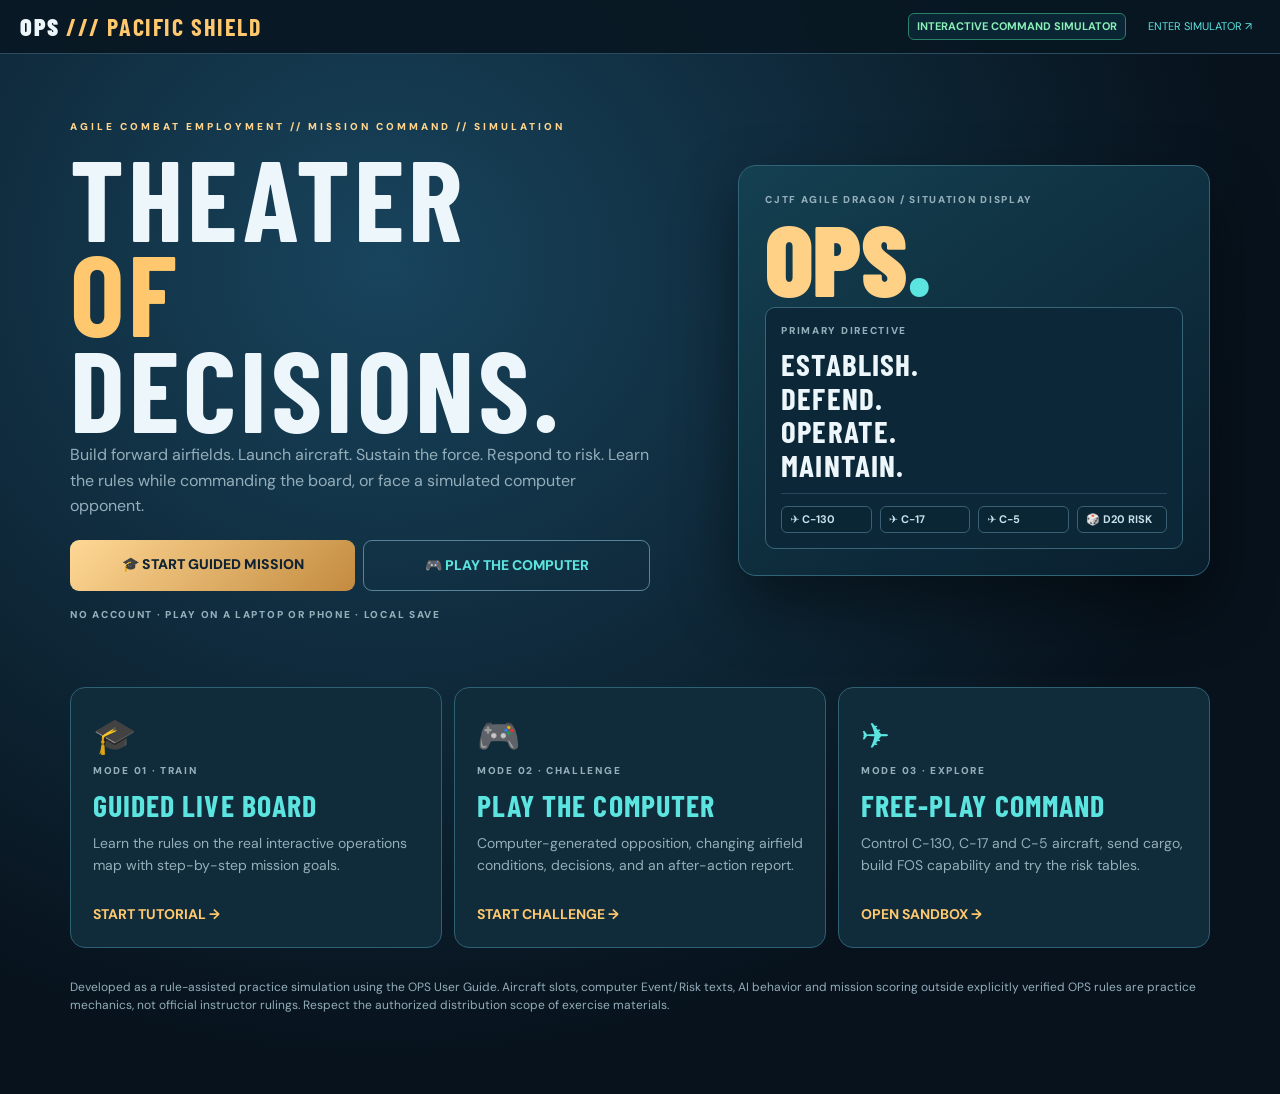
==== index.html @ 00827459 "Refresh OPS lobby for new command-ready visual theme" ====
<!doctype html>
<html lang="en"><head>
<meta charset="utf-8"><meta name="viewport" content="width=device-width,initial-scale=1">
<meta name="theme-color" content="#07121c">
<title>Operation Pacific Shield | The Command Experience</title>
<link rel="stylesheet" href="ops-v4.css?v=ops-command-c2-v6-20261101">
</head><body class="landing">
<div class="topbar"><div class="brand">OPS <b>/// PACIFIC SHIELD</b></div><div class="topmiddle"><span class="chip ok">INTERACTIVE COMMAND SIMULATOR</span></div><a class="smallbtn" href="opt.html?mode=tutorial">ENTER SIMULATOR ↗</a></div>
<section class="hero">
 <div>
  <div class="micro" style="color:#ffd48c;letter-spacing:3px;margin-bottom:15px">AGILE COMBAT EMPLOYMENT // MISSION COMMAND // SIMULATION</div>
  <h1>THEATER<br><span class="gold">OF</span><br>DECISIONS.</h1>
  <p>Build forward airfields. Launch aircraft. Sustain the force. Respond to risk. Learn the rules while commanding the board, or face a simulated computer opponent.</p>
  <div class="actions" style="margin-top:22px;max-width:580px"><a href="opt.html?mode=tutorial" class="primary" style="color:#102332;padding:14px 20px;border-radius:9px;font-weight:850;text-align:center">🎓 START GUIDED MISSION</a><a href="opt.html?mode=computer" style="border:1px solid #598399;border-radius:9px;padding:14px 20px;font-weight:800;text-align:center">🎮 PLAY THE COMPUTER</a></div>
  <div class="micro" style="margin-top:16px">NO ACCOUNT · PLAY ON A LAPTOP OR PHONE · LOCAL SAVE</div>
 </div>
 <div class="hero-panel">
  <div class="micro">CJTF AGILE DRAGON / SITUATION DISPLAY</div>
  <div class="big-symbol">OPS<span class="cyan">.</span></div>
  <div style="padding:15px;border:1px solid #396676;border-radius:10px;background:#0b2738">
   <div class="micro">PRIMARY DIRECTIVE</div><h2 style="margin:9px 0">ESTABLISH.<br>DEFEND.<br>OPERATE.<br>MAINTAIN.</h2>
   <div class="separator"></div><div class="actions"><span class="chip">✈ C-130</span><span class="chip">✈ C-17</span><span class="chip">✈ C-5</span><span class="chip">🎲 D20 RISK</span></div>
  </div>
 </div>
</section>
<section class="home-modes">
 <a href="opt.html?mode=tutorial" class="modecard"><div class="icon">🎓</div><div class="micro">MODE 01 · TRAIN</div><h3>GUIDED LIVE BOARD</h3><p>Learn the rules on the real interactive operations map with step-by-step mission goals.</p><b class="gold">START TUTORIAL →</b></a>
 <a href="opt.html?mode=computer" class="modecard"><div class="icon">🎮</div><div class="micro">MODE 02 · CHALLENGE</div><h3>PLAY THE COMPUTER</h3><p>Computer-generated opposition, changing airfield conditions, decisions, and an after-action report.</p><b class="gold">START CHALLENGE →</b></a>
 <a href="opt.html?mode=sandbox" class="modecard"><div class="icon">✈</div><div class="micro">MODE 03 · EXPLORE</div><h3>FREE-PLAY COMMAND</h3><p>Control C-130, C-17 and C-5 aircraft, send cargo, build FOS capability and try the risk tables.</p><b class="gold">OPEN SANDBOX →</b></a>
</section>
<div class="disclaimer">Developed as a rule-assisted practice simulation using the OPS User Guide. Aircraft slots, computer Event/Risk texts, AI behavior and mission scoring outside explicitly verified OPS rules are practice mechanics, not official instructor rulings. Respect the authorized distribution scope of exercise materials.</div>
</body></html>
---- ops-v4.css ----
@import url('https://fonts.googleapis.com/css2?family=Barlow+Condensed:wght@500;600;700;800;900&family=DM+Sans:wght@400;500;600;700;800&display=swap');
:root{--bg:#07121c;--panel:#0d202e;--panel2:#102b3b;--border:#29475a;--borderHi:#53788d;--text:#edf6fa;--mute:#94aeba;--gold:#ffc86e;--cyan:#5ce4e0;--blue:#69adff;--green:#8aefb8;--red:#ff8795;--font:'DM Sans',system-ui,sans-serif;--display:'Barlow Condensed','Arial Narrow',system-ui,sans-serif}
*{box-sizing:border-box}html{scroll-behavior:smooth}body{margin:0;background:var(--bg);color:var(--text);font:14px/1.5 var(--font);min-height:100vh}button,input,select{font:inherit}button{cursor:pointer;color:inherit;border:1px solid var(--borderHi);background:#153748;border-radius:9px;padding:10px 13px;font-weight:800;transition:background .18s,border-color .18s,transform .18s}button:hover:not(:disabled){background:#28576b;border-color:#b9d5e7}button:active:not(:disabled){transform:translateY(1px)}button:disabled{opacity:.38;cursor:not-allowed}button:focus-visible,a:focus-visible{outline:2px solid var(--gold);outline-offset:3px}a{color:var(--cyan);text-decoration:none}p{color:var(--mute);margin:7px 0;line-height:1.58}h1,h2,h3,h4{font-family:var(--display);text-transform:uppercase;letter-spacing:.035em;line-height:1.08;margin:0}h1{font-size:62px}h2{font-size:31px}h3{font-size:22px}h4{font-size:18px}.gold{color:var(--gold)}.cyan{color:var(--cyan)}.green{color:var(--green)}.red{color:var(--red)}.mute{color:var(--mute)}.micro{font-size:10px;letter-spacing:.17em;font-weight:850;color:var(--mute);text-transform:uppercase}.mono{font-family:ui-monospace,Consolas,monospace}.primary{background:linear-gradient(135deg,#ffd895,#c38b40);color:#102332;border-color:#fbd698;font-weight:900}.primary:hover:not(:disabled){background:#ffdfad}.ghost{background:transparent}.flat{border:0;background:transparent;padding:5px}.full{width:100%}.stack{display:grid;gap:10px}.actions{display:flex;flex-wrap:wrap;gap:8px}.actions>*{flex:1}.hidden{display:none!important}.chip{display:inline-flex;align-items:center;gap:5px;padding:4px 8px;border:1px solid #396074;border-radius:6px;color:#c8e1ec;background:#0a2533;font-size:11px;font-weight:700}.chip.ok{border-color:#2b8067;color:var(--green)}.chip.bad{border-color:#924d55;color:var(--red)}.progress{background:#142e3e;height:7px;border:1px solid #33586a;border-radius:99px;overflow:hidden}.progress>span{height:100%;display:block;background:linear-gradient(90deg,#13b8c8,#ffd185);transition:width .3s}
.topbar{display:flex;align-items:center;gap:14px;padding:10px 20px;background:#081822e9;border-bottom:1px solid #294c60;position:sticky;top:0;z-index:50;backdrop-filter:blur(20px)}.brand{font:900 24px var(--display);letter-spacing:.065em;white-space:nowrap}.brand b{color:var(--gold)}.topmiddle{display:flex;gap:15px;margin-left:auto;align-items:center}.hudstat{border-left:1px solid #335061;padding-left:15px;white-space:nowrap}.hudstat strong{display:block;font:800 19px var(--display)}.righttop{display:flex;align-items:center;gap:8px}.topbar .smallbtn{font-size:11px;padding:8px}.layout{max-width:1750px;margin:auto;display:grid;grid-template-columns:minmax(232px,270px) minmax(470px,1fr) minmax(278px,338px);gap:12px;padding:13px}.column{min-width:0}.panel{background:linear-gradient(155deg,#112a3b,#0b1e2b);border:1px solid var(--border);border-radius:13px;padding:14px;margin-bottom:12px;box-shadow:0 12px 34px #0003}.panel-head{display:flex;align-items:center;justify-content:space-between;gap:10px;margin-bottom:12px}.panel-head h3{margin-top:2px}.panel-head small{font-size:10px;color:var(--mute)}.separator{height:1px;background:var(--border);margin:12px 0}.callout{background:#173649;border:1px solid #2b6375;border-left:3px solid var(--gold);padding:12px;border-radius:9px;font-size:12px;line-height:1.55}.brief{padding:15px;border-radius:10px;border:1px solid #506d7b;background:#122d3d}.resource-list{display:grid;grid-template-columns:repeat(2,1fr);gap:6px}.resource{background:#0c2838;border:1px solid #2a4c5e;padding:9px;border-radius:8px;display:flex;justify-content:space-between;align-items:center;gap:6px}.resource span{font-size:11px;color:#a8c5d1}.resource b{font:700 19px var(--display);color:#ffe0a1}.fleet-item{display:grid;grid-template-columns:40px 1fr;gap:9px;align-items:center;padding:9px;border:1px solid #305263;background:#102d3c;border-radius:9px;margin-bottom:7px;cursor:pointer}.fleet-item.on{border-color:var(--gold);background:#314031}.fleet-icon{font-size:29px;text-align:center;color:#96d4f7}.fleet-item small{display:block;font-size:10px;color:#92aeba}.scorebig{font:900 42px var(--display);color:var(--gold)}.scoregrid{display:grid;grid-template-columns:repeat(3,1fr);gap:6px}.scorebox{background:#0d2b3b;border:1px solid #2d4d5f;border-radius:8px;text-align:center;padding:8px 2px}.scorebox b{font:800 24px var(--display);display:block}.scorebox span{font-size:10px;color:var(--mute)}.tabs{display:flex;gap:7px;flex-wrap:wrap}.tabs button{padding:9px 10px;border-radius:8px;font-size:12px}.tabs button.active{color:#111f2b;border-color:var(--gold);background:var(--gold)}.mapframe{position:relative;overflow:hidden;border:1px solid #47748a;border-radius:13px;background:#081e31;min-height:430px}.mapframe svg{display:block;width:100%;height:auto;max-height:530px;min-height:390px}.mapframe .mapbg{fill:#062338}.mapframe .gridline{stroke:#17445d;stroke-width:1}.mapframe .land{fill:#1c4a4b;stroke:#407770;stroke-width:2}.mapframe .coast{fill:none;stroke:#9bd3bf;stroke-width:1.5;opacity:.7}.mapframe .ring{fill:none;stroke:#2ba4bf;stroke-dasharray:6 9;opacity:.37}.mapframe .route{fill:none;stroke:var(--cyan);stroke-width:2.5;stroke-dasharray:6 8;animation:march 10s linear infinite}.mapframe .site{cursor:pointer;outline:none}.mapframe .site circle{fill:#0d3548;stroke:#6ec7d9;stroke-width:2.5;transition:r .2s,fill .2s}.mapframe .site:hover circle,.mapframe .site.selected circle{r:23;fill:#815e2f;stroke:var(--gold);stroke-width:3}.mapframe .site text{pointer-events:none;fill:#e7f9ff;font-size:14px;font-family:var(--display);font-weight:800}.mapframe .site .site-number{font-size:14px}.mapframe .site .sitelabel{font-size:12px}.mapframe .sitetype{fill:#94cbd9;font-size:10px;font-family:var(--font);font-weight:800}.mapframe .mob circle{fill:#235947;stroke:var(--green)}.mapframe .aircraftdot{cursor:pointer}.mapframe .aircraftdot rect{stroke:#8fd9f5;stroke-width:2;fill:#16435c}.mapframe .aircraftdot:hover rect{fill:#376d89;stroke:#ffd38b}.mapframe .aircraftdot text{font-size:13px;font-weight:800;fill:#fff;pointer-events:none}.mapframe .flying{filter:drop-shadow(0 0 8px #ffe3a0)}.mapcaption{display:flex;justify-content:space-between;align-items:center;gap:10px;flex-wrap:wrap;padding-top:8px}.maplegend{display:flex;gap:9px;flex-wrap:wrap;color:var(--mute);font-size:11px}.dot{width:8px;height:8px;border-radius:50%;background:var(--cyan);display:inline-block}.dot.gold{background:var(--gold)}.dot.green{background:var(--green)}.board-image{position:relative;border:1px solid #426d82;border-radius:11px;overflow:hidden;background:#0b2030;min-height:430px;display:flex;align-items:center;justify-content:center}.board-image img{display:block;width:100%;max-height:510px;object-fit:contain}.board-overlay{position:absolute;inset:0;display:grid;grid-template-columns:repeat(4,1fr);grid-template-rows:1fr 1fr;align-items:center;justify-items:center;pointer-events:none}.board-overlay button{pointer-events:auto;background:#08273de8;border:2px solid var(--gold);font-size:11px;padding:8px}.site-actions{display:grid;grid-template-columns:repeat(2,1fr);gap:8px}.site-actions button{min-height:48px}.status{border-radius:7px;padding:8px 10px;font-size:12px;font-weight:700;background:#12394a;border:1px solid #427b8a}.status.warn{background:#4a3426;border-color:#94662e;color:#ffdd99}.status.success{background:#1b483c;border-color:#347f60;color:#8aefb8}.task-grid{display:grid;grid-template-columns:repeat(2,1fr);gap:6px}.task{background:#112e3e;text-align:left;min-height:56px;padding:9px;border:1px solid #3e6276;position:relative;font-size:11px}.task strong{display:block;font-size:11px;line-height:1.35}.task small{display:block;font-size:10px;color:#b1c8d6;font-weight:500}.task.done{border-color:#4d9c7a;background:#1b423b}.task.pending{border-color:#bf8c42;background:#3e392c}.formrow{display:grid;grid-template-columns:1fr 1fr;gap:8px}.cargo-row{display:flex;align-items:center;gap:8px;padding:8px;border-bottom:1px solid #2a4b60}.cargo-row .name{flex:1}.cargo-row button{min-width:35px;padding:6px}.cargo-row strong{min-width:18px;text-align:center}.missioncard{background:#102c3b;border:1px solid #396475;border-radius:11px;padding:12px;margin-top:10px}.missioncard strong{font-size:13px}.missioncard .footer{display:flex;gap:8px;margin-top:10px}.missioncard .footer button{flex:1}.eventcard{background:linear-gradient(145deg,#395264,#132c3d);border:2px solid #b9915d;padding:14px;min-height:170px;border-radius:12px;box-shadow:0 12px 30px #0006;position:relative;overflow:hidden}.eventcard:before{content:'OPS';position:absolute;right:-16px;top:4px;font:900 86px var(--display);opacity:.055}.eventcard h3{margin:8px 0}.eventcard .eventtype{font-weight:900;font-size:10px;letter-spacing:2px;color:var(--gold)}.log{max-height:240px;overflow:auto}.log-entry{padding:8px 0;border-bottom:1px solid #294c61;font-size:11px;line-height:1.55}.log-entry b{color:var(--gold)}.guide{display:grid;gap:9px}.guide h3{font-size:23px}.guide p{font-size:12px}.guide-counter{display:flex;align-items:center;gap:10px}.stepno{display:grid;place-items:center;min-width:38px;height:38px;border:1px solid var(--gold);color:var(--gold);border-radius:50%;font:850 20px var(--display)}.guide-actions{display:flex;gap:8px}.guide-actions button{flex:1}.flash{animation:focusglow 1.5s infinite}.modalwrap{position:fixed;inset:0;background:#020910eb;backdrop-filter:blur(8px);z-index:100;display:grid;place-items:center;padding:16px}.modal{width:min(700px,100%);max-height:90vh;overflow:auto;background:linear-gradient(135deg,#173b50,#091b2a);border:1px solid #7a9cac;box-shadow:0 30px 120px #000a;border-radius:17px;padding:23px}.modal.wide{width:min(920px,100%)}.modal h1{font-size:52px}.modal .close{float:right}.modal .choice{display:grid;grid-template-columns:repeat(3,1fr);gap:9px;margin:15px 0}.modal .choice button{min-height:96px;text-align:left;padding:14px}.modal .choice button b{display:block;font:800 23px var(--display)}.modal .choice button small{color:#b2c8d4;font-size:11px}.modal .choice button.selected{border-color:var(--gold);background:#594b35}.modal footer{display:flex;gap:9px;justify-content:end;margin-top:20px}.modal footer button{flex:1}.dice-stage{display:grid;place-items:center;min-height:170px;perspective:650px}.die{width:100px;height:100px;display:grid;place-items:center;border:2px solid #fff;border-radius:16px;background:linear-gradient(145deg,#fff,#9ab4c5);color:#102b3c;font:900 52px var(--display);box-shadow:8px 13px 0 #738e9c,0 24px 40px #0009}.die.rolling{animation:tumble 1.45s cubic-bezier(.24,.7,.26,1)}.dice-choices{display:grid;grid-template-columns:repeat(4,1fr);gap:6px}.dice-choices button{font-size:11px;padding:8px}.toast{position:fixed;bottom:24px;left:50%;transform:translateX(-50%);background:#264d60;border:1px solid #e5c78e;padding:13px 20px;border-radius:10px;z-index:150;box-shadow:0 13px 35px #000a;max-width:min(500px,92vw);text-align:center}.rulesbox{max-height:60vh;overflow:auto}.rulesbox .rule{padding:11px;border-bottom:1px solid #365769}.rulesbox .rule strong{color:var(--gold)}.error,.boot{min-height:80vh;display:grid;place-content:center;text-align:center;gap:15px}.bootmark{font:900 42px var(--display)}.bootmark span{color:var(--gold)}.bootpulse{height:3px;width:150px;background:var(--gold);margin:auto;animation:pulse 1s infinite}.landing{min-height:100vh;background:radial-gradient(ellipse at 30% 24%,#18445d,#07121c 68%);padding-bottom:50px}.hero{max-width:1180px;margin:45px auto;display:grid;grid-template-columns:1.15fr .85fr;gap:30px;align-items:center;padding:20px}.hero h1{font-size:clamp(63px,9vw,122px);line-height:.83}.hero p{font-size:16px;max-width:580px}.hero-panel{border:1px solid #326478;background:linear-gradient(145deg,#144051,#091e2d);border-radius:18px;padding:26px;box-shadow:0 28px 65px #0007}.hero-panel .big-symbol{font:900 100px var(--display);color:#ffd186;line-height:1}.home-modes{max-width:1180px;margin:auto;padding:0 20px;display:grid;grid-template-columns:repeat(3,1fr);gap:12px}.modecard{border:1px solid #2f6174;padding:22px;border-radius:15px;background:#102b3a;transition:.2s}.modecard:hover{transform:translateY(-4px);border-color:#e4b46a;background:#19394a}.modecard h3{font-size:30px;margin:11px 0}.modecard .icon{font-size:35px}.modecard p{min-height:65px}.disclaimer{max-width:1180px;margin:30px auto;padding:0 20px;color:var(--mute);font-size:12px}
@keyframes tumble{0%{transform:translateY(-50px) rotate(0deg)}30%{transform:translateY(15px) rotate(460deg)}65%{transform:translateY(-25px) rotate(900deg)}100%{transform:translateY(0) rotate(1440deg)}}@keyframes pulse{50%{opacity:.2}}@keyframes march{to{stroke-dashoffset:-200}}@keyframes focusglow{50%{box-shadow:0 0 0 3px #ffd58b7d,0 0 30px #fdb96750}}
@media(max-width:1250px){.layout{grid-template-columns:225px minmax(390px,1fr)280px;padding:8px;gap:8px}.panel{padding:11px}}@media(max-width:1030px){.layout{grid-template-columns:minmax(240px,1fr) minmax(300px,2fr)}.column.right{grid-column:1/-1;display:grid;grid-template-columns:repeat(2,minmax(0,1fr));gap:10px}.column.right .panel{margin-bottom:0}.topmiddle{gap:8px}}@media(max-width:720px){.layout{display:block;padding:10px}.column.right{display:block}.panel{margin-bottom:10px}.topbar{padding:10px;flex-wrap:wrap}.topmiddle{order:3;width:100%;justify-content:space-between;margin-left:0}.hudstat{padding-left:8px}.mapframe{min-height:280px}.mapframe svg{min-height:250px}.hero{grid-template-columns:1fr;margin:20px auto}.home-modes{grid-template-columns:1fr}.hero-panel{display:none}.modal .choice{grid-template-columns:1fr}.modal .choice button{min-height:70px}}@media(prefers-reduced-motion:reduce){*,*:before,*:after{animation-duration:.001ms!important;transition-duration:.001ms!important}}

.board-click-layer{position:absolute;inset:0;pointer-events:none}
.board-click-layer button{position:absolute;pointer-events:auto;transform:translate(-50%,-50%);z-index:5}
.board-task-pin{width:30px;height:30px;padding:0;border:2px solid #ffd48c;border-radius:50%;background:#063047e8;color:#ffe5b0;font:900 15px var(--display);box-shadow:0 0 0 3px #08273766,0 0 16px #02c6ec70}
.board-task-pin:hover{background:#ffd48c;color:#12202e;box-shadow:0 0 14px #ffd48c}
.board-task-pin.complete{border-color:#8aefb8;background:#21563eea;color:#a7ffd0}
.board-label-pin{font-size:10px;padding:6px 9px;border:1px solid #ffcb76;background:#102e46ec;color:#ffe1ac;border-radius:8px;box-shadow:0 0 12px #041522}


/* V4.2 ORIGINAL BOARD INTERACTION — physical tabletop is the primary play surface */
.original-board-toolbar{display:flex;align-items:center;justify-content:space-between;flex-wrap:wrap;gap:9px;margin:0 0 9px}
.original-board-toolbar .tabs{flex-wrap:wrap;gap:6px}
.original-board-toolbar .tabs button{padding:8px 10px}
.board-zoom-controls{display:flex;align-items:center;gap:5px}
.board-zoom-controls button{padding:8px 12px;min-width:34px}
.board-banner{display:flex;gap:10px;align-items:center;padding:9px 12px;background:#173949;border:1px solid #2b7181;border-radius:9px;margin-bottom:9px;font-size:12px}
.board-banner strong{color:#ffcf83;white-space:nowrap;font-family:var(--display);font-size:17px}
.board-banner span{color:#cae3e9}
.original-board-viewport{overflow:auto;max-height:min(71vh,780px);min-height:260px;border:2px solid #497d96;border-radius:12px;background:#172d3e;overscroll-behavior:contain;scrollbar-color:#557f95 #0b2131;touch-action:pan-x pan-y}
.original-board-stage{position:relative;min-width:100%;height:auto;line-height:0;isolation:isolate}
.original-board-stage>img{display:block;width:100%;height:auto;min-width:0;max-width:none;user-select:none;-webkit-user-drag:none;cursor:crosshair}
.original-board-stage button{position:absolute;z-index:5;transform:translate(-50%,-50%);line-height:1.15;white-space:nowrap;cursor:pointer}
.board-airfield{display:grid;place-items:center;gap:2px;min-width:48px;min-height:37px;padding:5px 6px;border:2px solid #64c2e0;border-radius:9px;background:#07273eea;box-shadow:0 0 9px #4ab6db55;font-family:var(--display);font-size:14px;color:#ddf6ff}
.board-airfield small{display:block;font-family:var(--font);font-size:9px;color:#cfe5ec}
.board-airfield.current{background:#76572aee;border-color:#ffdc99;box-shadow:0 0 0 4px #ffcb7e44,0 0 18px #fbc97080;color:#fff1c5}
.board-rfi{padding:6px 6px;min-height:30px;min-width:53px;background:#052d42ec;border:2px solid #84dbc6;border-radius:7px;color:#e4ffff;font-size:11px;box-shadow:0 2px 10px #0007}
.board-rfi.current{border-color:var(--gold);color:#ffdf9f}
.board-rfi b{font-size:10px}
.board-task-token{width:24px;height:24px;min-width:24px;padding:0;border:2px solid #ffce80;border-radius:50%;color:#fef4dd;background:#0d2d42f0;font:900 13px var(--display);box-shadow:0 0 10px #153b52bb,0 0 4px #f1c97b}
.board-task-token:hover{background:var(--gold);color:#142331;box-shadow:0 0 0 4px #fedb8e8a;z-index:8}
.board-task-token.complete{border-color:#79f1b8;background:#1a674edc;color:#d6ffe5}
.board-task-token.pending{border-color:#91e6ff;background:#13496b;color:#e3f9ff}
.board-cargo{font-size:10px;padding:5px 7px;background:#052e49ec;border:1px solid #71d5ed;color:#eafaff;border-radius:7px}
.board-cards{font-size:11px;border-color:#fed081;color:#ffe6ae;background:#49371fe8;padding:5px 8px;border-radius:7px}
.board-other-action{top:13%;left:50%;font-size:12px;padding:11px 20px;border:2px solid #f4c87b;color:#ffdfad;background:#10334beb;border-radius:9px}
.board-toggle{display:flex;flex-wrap:wrap;gap:7px;margin:9px 0}
.board-toggle button{font-size:11px;padding:8px 12px;flex:1}
.board-toggle button.active{background:#634d31;color:#ffe5a9;border-color:#f2bd71}
.board-lesson{margin-top:10px;padding:16px;background:linear-gradient(120deg,#153d51,#0d2c3d);border:1px solid #578297;border-left:4px solid var(--gold);border-radius:11px}
.board-lesson h3{font-size:24px;margin:6px 0}
.board-lesson p{font-size:13px;color:#d4e6ed}
.board-lesson .actions{margin-top:12px}
.board-facts{display:flex;flex-wrap:wrap;gap:6px;margin-bottom:10px}
.board-facts span{padding:6px 9px;font-size:10px;letter-spacing:.03em;font-weight:850;background:#0b293b;border:1px solid #487085;border-radius:6px;color:#c5e3ed}
.board-facts span:first-child{background:#5c4c2e;border-color:#d5ad65;color:#ffe4a8}
.board-instructions{padding:10px 12px;font-size:12px;line-height:1.5;background:#0c293b;border:1px solid #33627b;border-radius:8px;color:#cbe5f0}
@media(max-width:750px){.original-board-toolbar{align-items:stretch}.original-board-toolbar .tabs{width:100%}.original-board-toolbar .tabs button{flex:1;font-size:11px;padding:8px}.board-banner{display:block}.board-banner strong{display:block}.original-board-viewport{min-height:230px;max-height:60vh}.board-task-token{width:20px;height:20px;min-width:20px;font-size:12px;padding:0}.board-airfield{min-width:40px;min-height:27px;padding:3px 4px;font-size:11px}.board-airfield small{font-size:8px}.board-rfi{font-size:9px;min-width:40px;min-height:24px;padding:3px}.board-cargo{font-size:8px;max-width:200px;white-space:normal;line-height:1.2}.board-lesson{padding:12px}.board-lesson h3{font-size:21px}}


/* V4.3 original-board pieces, mission flight and consequences */
.board-mission-overlay{position:absolute;inset:0;width:100%;height:100%;pointer-events:none;z-index:3;overflow:visible}
.board-flight-route{fill:none;stroke:#ffe4a5;stroke-width:8;stroke-linecap:round;stroke-dasharray:20 17;filter:drop-shadow(0 0 15px #1adced);animation:march 4s linear infinite}
.board-flight-plane{filter:drop-shadow(0 0 15px #ffd18a)}
.board-flight-status{position:absolute;top:51%;left:50%;transform:translate(-50%,-50%);pointer-events:none;background:#091e32e8;color:#ffdfaa;border:1px solid #b18c57;padding:7px 12px;border-radius:10px;font-size:10px;font-weight:900;letter-spacing:1px;z-index:4}
.board-flight-status.active{background:#73552ddd;color:#fff2d7}
.board-aircraft-token,.board-other-token{padding:5px 7px!important;font-size:10px!important;line-height:1.25!important;box-shadow:0 0 15px #10c5ee77;background:#092d49ee;color:#e7f7ff;border:2px solid #6ad4fb;border-radius:9px;min-width:53px}
.board-aircraft-token small,.board-other-token small{display:block;font-size:8px;font-weight:600;color:#b8f0e4}
.board-aircraft-token:hover,.board-other-token:hover{border-color:#ffd488;background:#654829}
.board-other-token{font-size:11px!important;padding:12px!important}
.sim-target{cursor:pointer;outline:none}
.sim-target circle{fill:#582e3d;stroke:#fca1b6;stroke-width:3}
.sim-target.selected circle{fill:#8b5534;stroke:#ffda84;stroke-width:4;filter:drop-shadow(0 0 12px #ffd899)}
.sim-target text{fill:#ffd8c2;font-size:12px;font-weight:900;pointer-events:none}
.strike-blast{pointer-events:none;filter:drop-shadow(0 0 22px #ff8f4d)}
.strike-ring{fill:none;stroke:#ffe29a;stroke-width:6;transform-origin:center;animation:strike-ring 2.7s ease-out both}
.strike-core{fill:#ffd67c;transform-origin:center;animation:strike-core 2.7s ease-out both}
.strike-blast text{fill:#ffdfaa;font-size:13px;font-weight:900;paint-order:stroke;stroke:#251723;stroke-width:3;animation:flashtext 2.8s both}
@keyframes strike-ring{0%{r:4;opacity:0}12%{r:23;opacity:1}70%{r:75;opacity:.5}100%{r:98;opacity:0}}
@keyframes strike-core{0%{r:1;opacity:0}15%{r:45;opacity:1}85%{r:20;opacity:.4}100%{r:1;opacity:0}}
@keyframes flashtext{0%{opacity:0}15%{opacity:1}80%{opacity:1}100%{opacity:0}}
.impact-row{margin-top:8px;border-radius:10px;padding:11px 12px;border:1px solid #4c6575;background:#122f40}
.impact-row b{font-size:11px;letter-spacing:.08em}
.impact-row p{color:#d6e9f0;font-size:12px}
.impact-row.warning{border-left:4px solid #ffbd73;background:#45372750}
.impact-row.warning b{color:#ffcf8f}
.impact-row.success{border-left:4px solid #79e5b1;background:#21564654}
.impact-row.success b{color:#a6ffd0}
.impact-row button{font-size:11px;padding:7px 10px}
@media(max-width:720px){.board-aircraft-token{min-width:43px;font-size:8px!important;padding:3px!important}.board-flight-status{font-size:8px;max-width:66%;white-space:normal;text-align:center}}
@media print {.topbar,.column.left,.column.right,.modal .actions,.modal footer{display:none!important}.modalwrap{position:relative;background:white;color:#111}.modal{border:none;box-shadow:none;max-height:none}.rulesbox{max-height:none}}


/* Invite / collaborate via role-scoped WebRTC */
.team-overlay{position:fixed;inset:0;background:#000c;z-index:120;display:flex;align-items:center;justify-content:center;padding:14px;backdrop-filter:blur(6px)}
.team-modal{position:relative;width:min(780px,96vw);max-height:92vh;overflow:auto;background:linear-gradient(135deg,#183c50,#071b2c);padding:28px;border:1px solid #84b7c9;border-radius:16px;box-shadow:0 30px 90px #000a}
.team-modal h2{font-size:36px;margin:7px 0}
.team-modal p{font-size:13px}
.team-modal label{font-size:12px;font-weight:800;color:#d4e7ed}
.team-grid{display:grid;grid-template-columns:2fr 1fr 1fr;gap:8px;align-items:end;margin:16px 0}
.team-grid button{min-height:43px}
.team-grid label select{display:block;width:100%;margin-top:4px}
.team-modal textarea,.team-modal select{width:100%;display:block;padding:10px;margin:8px 0;background:#081e2e;color:#e6f6ff;border:1px solid #6391a8;border-radius:8px;font:12px ui-monospace,monospace}
.team-modal textarea{resize:vertical;overflow-wrap:anywhere}
.team-close{position:absolute;right:12px;top:11px;border:0;background:transparent;font-size:20px}
.team-status{background:#153f51;color:#ffe5b0;border:1px solid #8b8d61;border-radius:9px;padding:12px;font-size:12px;margin:12px 0}
.team-disclaimer{border-left:3px solid #dd9e75;padding:9px;color:#cfdee5;font-size:11px!important}
@media(max-width:650px){.team-modal{padding:16px}.team-grid{grid-template-columns:1fr}.team-modal h2{font-size:28px}}


.board-image-fallback{min-height:420px;padding:60px 20px;text-align:center;line-height:1.7;white-space:normal;color:#ffda9f;background:radial-gradient(#25495e,#092337);font-weight:700}
.board-med-picker,.board-med-task{background:#112f49e8;border:2px solid #86e5dd;border-radius:8px;color:white;padding:5px 8px;font-size:11px!important;box-shadow:0 0 13px #27bbd14a}
.board-med-picker.current{border-color:var(--gold);background:#705230e8}
.board-med-task{padding:0!important;min-width:25px;width:25px;height:25px;border-radius:50%;font-weight:900}
.board-med-task.complete{background:#1f7256;border-color:#8ef4ae}
@media(max-width:750px){.board-med-picker{font-size:9px!important;padding:3px!important}.board-med-task{min-width:21px;width:21px;height:21px;font-size:10px!important}}


.board-satellite{display:grid;place-items:center;min-width:90px;padding:8px!important;font-size:12px!important;color:#c9e9ff;background:#0b2847f0;border:2px solid #62d6f9;border-radius:50%;box-shadow:0 0 16px #38adff99;animation:satelliteDrift 8s ease-in-out infinite alternate}
.board-satellite small{font-size:9px!important;white-space:normal;max-width:100px}
.board-satellite.selected{border-color:#ffce83;box-shadow:0 0 0 4px #f7c36a44,0 0 25px #f7c36a88}
@keyframes satelliteDrift{from{translate:-6px -8px}to{translate:10px 7px}}


/* COMMANDER ROLE: a decision-first mission planning cockpit */
.command-panel{border:1px solid #b38b55;background:linear-gradient(140deg,#17354a,#102c3c 58%,#102434);box-shadow:0 12px 32px #0005,0 0 0 1px #ffe0a322}
.command-panel>.panel-head{align-items:start}
.command-panel h2{font-size:38px;letter-spacing:.04em;color:#ffe0a0}
.command-panel>.panel-head .chip{margin-top:8px}
.command-panel>p{color:#c9e3eb}
.command-step{margin:13px 0;padding:12px;background:#0824369c;border:1px solid #315d74;border-radius:10px}
.command-step>.micro{color:#ffd99e;margin-bottom:8px}
.command-choices{display:grid;grid-template-columns:repeat(4,minmax(0,1fr));gap:7px}
.command-choices button{min-height:63px;background:#13374a;border:1px solid #496b80;border-radius:8px;padding:8px 7px;font-size:12px;font-weight:800;text-align:left}
.command-choices button small{display:block;font-size:10px;font-weight:500;color:#b2cedd;line-height:1.35;margin-top:3px;overflow-wrap:anywhere}
.command-choices button.active,.command-main button.active,.command-status button.active{background:#65502e;border-color:#ffcd78;color:#fff0cb;box-shadow:0 0 0 1px #eabe73b0}
.command-main{display:grid;grid-template-columns:1fr 2fr;gap:8px}
.command-main button{min-height:48px}
.command-main .primary{font-size:14px}
.command-status{display:grid;grid-template-columns:1fr 1fr;gap:8px;margin-top:12px}
.command-status>div{display:flex;flex-direction:column;gap:6px;background:#092b3c;border:1px solid #335f70;padding:10px;border-radius:8px}
.command-status b{font-size:10px;color:#c6e2ed;letter-spacing:.09em}
.command-status button{font-size:11px;min-height:38px}
.command-notice{font-size:11px!important;line-height:1.6}
.command-queue{margin-top:12px;padding:10px;border:1px solid #526d77;border-radius:9px;background:#0a2b39}
.command-queue>.micro{color:#ffcf7e}
.command-order{display:flex;align-items:center;justify-content:space-between;gap:9px;border-bottom:1px solid #335260;padding:10px 0}
.command-order:last-child{border:0}
.command-order b{font-size:12px}
.command-order small{display:block;font-size:10px;color:#a9c9d9}
.command-order button{font-size:10px;padding:6px 9px}
.command-alert{background:#483424ab;border:1px solid #9f7839;border-radius:8px;padding:10px;margin-top:6px}
.command-alert b{font-size:10px;color:#ffe1a1}
.command-alert p{font-size:11px}
.route-order{fill:none;stroke:#ffce80;stroke-width:3.5;stroke-dasharray:10 7;animation:march 9s linear infinite;filter:drop-shadow(0 0 3px #ff9d5a)}
.route-label{fill:#ffdcaa;font-size:11px;font-weight:850;paint-order:stroke;stroke:#102c3a;stroke-width:4}
@media(max-width:740px){.command-panel h2{font-size:28px}.command-choices{grid-template-columns:repeat(2,minmax(0,1fr))}.command-main,.command-status{grid-template-columns:1fr}.command-step{padding:8px}.command-order{flex-wrap:wrap}}


/* V5: dimensional, vivid Mission C2 cockpit */
body{background:radial-gradient(circle at 14% 6%,#154b7c 0,transparent 26%),radial-gradient(circle at 84% 18%,#422e7e 0,transparent 25%),linear-gradient(145deg,#071323,#0a1c2c 45%,#06121e);background-attachment:fixed}
.c2-panel{--c2-glow:#35d9ee;position:relative;isolation:isolate;overflow:hidden;border:1px solid #507eaa;background:linear-gradient(130deg,#164461e8 0%,#112b48 45%,#181d43 100%);box-shadow:inset 0 1px 0 #b7f3ff3d,0 18px 44px #01091677,0 0 30px #1baad51a}
.c2-panel:before{content:"";position:absolute;inset:0;z-index:-1;pointer-events:none;background:radial-gradient(circle at top right,#2eabe32c,transparent 39%),linear-gradient(100deg,transparent 40%,#a59af510 60%,transparent 72%)}
.c2-heading{display:flex;justify-content:space-between;align-items:center;gap:20px;flex-wrap:wrap}
.c2-heading h2{font-size:clamp(28px,4vw,43px);color:#e9f9ff;text-shadow:0 3px 0 #0b2537,0 0 20px #3fc9fb33}
.c2-heading p{font-size:11px;max-width:600px}
.c2-light{display:flex;align-items:center;gap:8px;border-radius:24px;padding:8px 11px;font-size:10px;font-weight:900;letter-spacing:.08em;border:1px solid #c8a35e;background:#403724;color:#ffe3aa}
.c2-light.green{border-color:#75e8b8;color:#9efbd1;background:#133e40}
.c2-light span{width:10px;height:10px;border-radius:50%;background:#ffd07d;box-shadow:0 0 10px #ffbc65;animation:pulse 1.7s infinite}
.c2-light.green span{background:#70ffce;box-shadow:0 0 12px #53ffc5}
.c2-overview{display:grid;grid-template-columns:repeat(5,minmax(0,1fr));gap:9px;margin-top:14px}
.c2-kpi{position:relative;display:flex;gap:9px;align-items:center;min-height:91px;padding:11px 9px;border:1px solid #79a4c670;border-radius:14px;background:linear-gradient(145deg,#234f68bb,#122b43dd);box-shadow:inset 0 2px 0 #ffffff22,0 6px 0 #071f37,0 12px 18px #0005;transform:translateY(-3px);transition:transform .2s,box-shadow .2s}
.c2-kpi:hover{transform:translateY(-7px) rotateX(4deg);box-shadow:inset 0 2px 0 #ffffff33,0 10px 0 #071f37,0 18px 25px #0007}
.c2-kpi>span{font-size:25px;filter:drop-shadow(0 3px 4px #0007)}
.c2-kpi small{display:block;font-size:9px;color:#d0e0ef;letter-spacing:.065em;font-weight:850}
.c2-kpi strong{display:block;font:800 27px var(--display);letter-spacing:.02em;line-height:1.18}
.c2-kpi.gold{border-color:#edbd6a;background:linear-gradient(145deg,#644725,#2c3044)}.c2-kpi.gold strong{color:#ffe0a3}
.c2-kpi.blue{border-color:#53bff3}.c2-kpi.blue strong{color:#abe6ff}
.c2-kpi.mint{border-color:#63d6b8}.c2-kpi.mint strong{color:#adfbd0}
.c2-kpi.red{border-color:#e4849a;background:linear-gradient(145deg,#624158,#302b47)}.c2-kpi.red strong{color:#ffd0d9}
.c2-kpi.purple{border-color:#bba2ff;background:linear-gradient(145deg,#473d75,#1b2951)}.c2-kpi.purple strong{color:#e0d7ff}
.c2-tabs{display:grid;grid-template-columns:repeat(5,1fr);gap:7px;margin:22px 0 14px}
.c2-tabs button{padding:10px 7px;min-height:48px;border:1px solid #527b9d;background:#173852;color:#d8e9f4;font-size:10px;letter-spacing:.02em;box-shadow:0 4px 0 #071d2f}
.c2-tabs button.active{background:linear-gradient(145deg,#f6dca9,#dc9962);color:#0d2534;border-color:#fff0c9;box-shadow:0 3px 0 #5e4533}
.c2-section-title{display:flex;align-items:center;justify-content:space-between;flex-wrap:wrap;gap:8px;margin:13px 0}
.c2-section-title h3{font-size:24px;color:#e9f7ff}
.c2-progress-list{display:grid;grid-template-columns:repeat(2,minmax(0,1fr));gap:8px}
.c2-goal{padding:11px;background:#0d2d48aa;border:1px solid #3e6d91;border-radius:10px}
.c2-goal-top{display:flex;justify-content:space-between;gap:8px;font-size:12px;margin-bottom:7px}
.c2-goal-top span{color:#ffd691;font-weight:900}
.c2-goal .progress{height:9px;margin-bottom:4px}
.c2-goal .progress span{background:linear-gradient(90deg,#51befe,#8dfce2,#ffd174);box-shadow:0 0 15px #55d9ff5c}
.c2-goal small{font-size:10px;color:#a8c9d9}
.c2-readiness{display:grid;grid-template-columns:repeat(3,1fr);gap:7px;margin:12px 0}
.c2-stat{display:flex;flex-direction:column;gap:5px;background:#0b2c42;border:1px solid #426a88;border-radius:10px;padding:10px}
.c2-stat b{font-size:10px;color:#a6d8e9}.c2-stat strong{font:850 21px var(--display);color:#ffe1a4}.c2-stat small{font-size:10px;color:#aac1d3}
.c2-callout{margin-top:12px;border:1px solid #d29863;border-left:4px solid #ffac60;background:#70442a70;border-radius:10px;padding:12px}
.c2-callout b{color:#ffdb9d;font-size:11px;letter-spacing:.08em}.c2-callout p{color:#ffead3;font-size:12px}
.c2-table-wrap{overflow:auto;border:1px solid #537c98;border-radius:10px}
.c2-table{width:100%;border-collapse:collapse;min-width:520px;font-size:12px}
.c2-table thead{background:#28526b}.c2-table th{text-align:center;padding:9px 6px;color:#ccecf8}
.c2-table th:first-child{text-align:left}.c2-table td{padding:11px 8px;border-top:1px solid #456b81;text-align:center}
.c2-table td:first-child{text-align:left}.c2-table td small{display:block;color:#9dc3d2;font-size:9px}.c2-table td:last-child{color:#ffe1a6}
.c2-table tbody tr:nth-child(2n){background:#12364c7d}
.c2-aircraft-grid,.c2-site-grid,.c2-coord-grid{display:grid;grid-template-columns:repeat(2,minmax(0,1fr));gap:9px}
.c2-aircraft,.c2-site{min-height:79px;text-align:left;display:flex;gap:10px;align-items:center;background:linear-gradient(150deg,#1d4c67,#13324a);border:1px solid #4b95b8;box-shadow:0 5px 0 #08243a}
.c2-aircraft>span{font-size:30px;color:#8cdeff;filter:drop-shadow(0 5px 3px #0008)}
.c2-aircraft small,.c2-site small{display:block;color:#a4cbd9;font-size:10px;margin-top:3px}
.c2-site{display:flex;flex-direction:column;align-items:flex-start;justify-content:center;gap:3px}
.c2-site span{font-size:12px;color:#f6dba6}
.c2-advisory{color:#e0e5f6!important;font-size:12px!important;border-left:3px solid #b7a0f6;background:#403a6b68;padding:9px 11px;border-radius:7px}
.c2-role-grid{display:grid;grid-template-columns:repeat(2,minmax(0,1fr));gap:10px}
.c2-role{display:grid;grid-template-columns:42px 1fr;gap:11px;border-radius:13px;border:1px solid #7289a4;background:linear-gradient(150deg,#18415b,#102940);padding:12px;box-shadow:0 7px 0 #082032,0 15px 24px #0005}
.c2-role.gold{border-color:#dfae67}.c2-role.cyan{border-color:#60dce6}.c2-role.blue{border-color:#79b5ff}.c2-role.purple{border-color:#b59bf5}.c2-role.mint{border-color:#7be5be}.c2-role.orange{border-color:#ed9c73}
.c2-role-icon{width:42px;height:42px;border-radius:10px;background:#25617e;display:grid;place-items:center;font-size:25px;box-shadow:0 5px 0 #0c3349,0 9px 12px #0005}
.c2-role h3{font-size:20px;color:#f9e5bc}.c2-role p{font-size:11px;color:#d4e5ed}
.c2-role button{margin-top:9px;font-size:10px;padding:8px}
.c2-coordline{font-size:11px;color:#b2d6e3}.c2-coordline b{display:block;color:#7ae9de;font-size:9px;letter-spacing:.05em}
.c2-request{border:1px solid #6e95b0;border-radius:13px;background:#14384e;padding:12px;box-shadow:0 6px 0 #071d2e}
.c2-request strong{color:#73e4ec;font-size:10px}.c2-request strong span{color:#ffdb91}.c2-request h4{font-size:18px;margin-top:7px}
.c2-request p{font-size:11px}.c2-request button{font-size:11px}
.c2-coord-item{display:flex;align-items:center;justify-content:space-between;gap:8px;margin:9px 0;padding:10px;border:1px solid #496e86;background:#102d43;border-radius:9px}
.c2-coord-item small{display:block;color:#89cce7;font-size:10px}.c2-coord-item p{font-size:11px}
.c2-decision{display:flex;gap:5px;flex-wrap:wrap}.c2-decision button{font-size:10px;padding:7px}
.c2-limfac-list{display:grid;gap:8px}
.c2-limfac{border:1px solid #7195aa;border-left:5px solid #fbb783;background:#263b50;padding:12px;border-radius:10px}
.c2-limfac.high{border-left-color:#ff6a90;background:#512e4699}
.c2-limfac.med{border-left-color:#ffcb74;background:#523d3099}
.c2-limfac.low{border-left-color:#75d6e7;background:#25476099}
.c2-limfac>div{display:flex;gap:9px;align-items:center;flex-wrap:wrap}.c2-limfac b{font-size:12px;color:#f4f7ff}
.c2-limfac p{font-size:11px;color:#d9e5ed;margin:7px 0}
.c2-severity{font-size:9px;background:#0c2537;padding:4px 6px;border:1px solid #bdadc6;border-radius:5px;color:#ffe7cf;font-weight:900}
.c2-limfac button{font-size:10px;padding:8px}
.original-board-stage button,.mapframe .aircraftdot{transition:filter .15s,box-shadow .2s}
.original-board-stage button:hover{filter:brightness(1.25) drop-shadow(0 6px 8px #ffcb7c6c);box-shadow:0 0 0 4px #ffffff33,0 7px 0 #041e32,0 11px 18px #0008}
.board-aircraft-token{background:linear-gradient(140deg,#2b84ab,#154066 65%,#102943)!important;border-color:#a8edff!important;box-shadow:inset 0 2px 1px #d4fff450,0 6px 0 #082138,0 11px 19px #0007!important;transform:translate(-50%,-55%) perspective(200px) rotateX(8deg)!important}
.mapframe{box-shadow:inset 0 0 90px #2c95f82b,0 12px 25px #0009;border:2px solid #6aabd0}
.mapframe svg{filter:drop-shadow(0 6px 7px #0003)}
@media(max-width:1100px){.c2-overview{grid-template-columns:repeat(3,minmax(0,1fr))}}
@media(max-width:720px){.c2-overview{grid-template-columns:repeat(2,minmax(0,1fr))}.c2-tabs{grid-template-columns:repeat(3,minmax(0,1fr))}.c2-progress-list,.c2-role-grid,.c2-aircraft-grid,.c2-site-grid,.c2-coord-grid{grid-template-columns:1fr}.c2-readiness{grid-template-columns:repeat(2,1fr)}.c2-kpi{min-height:80px}.c2-heading h2{font-size:30px}}
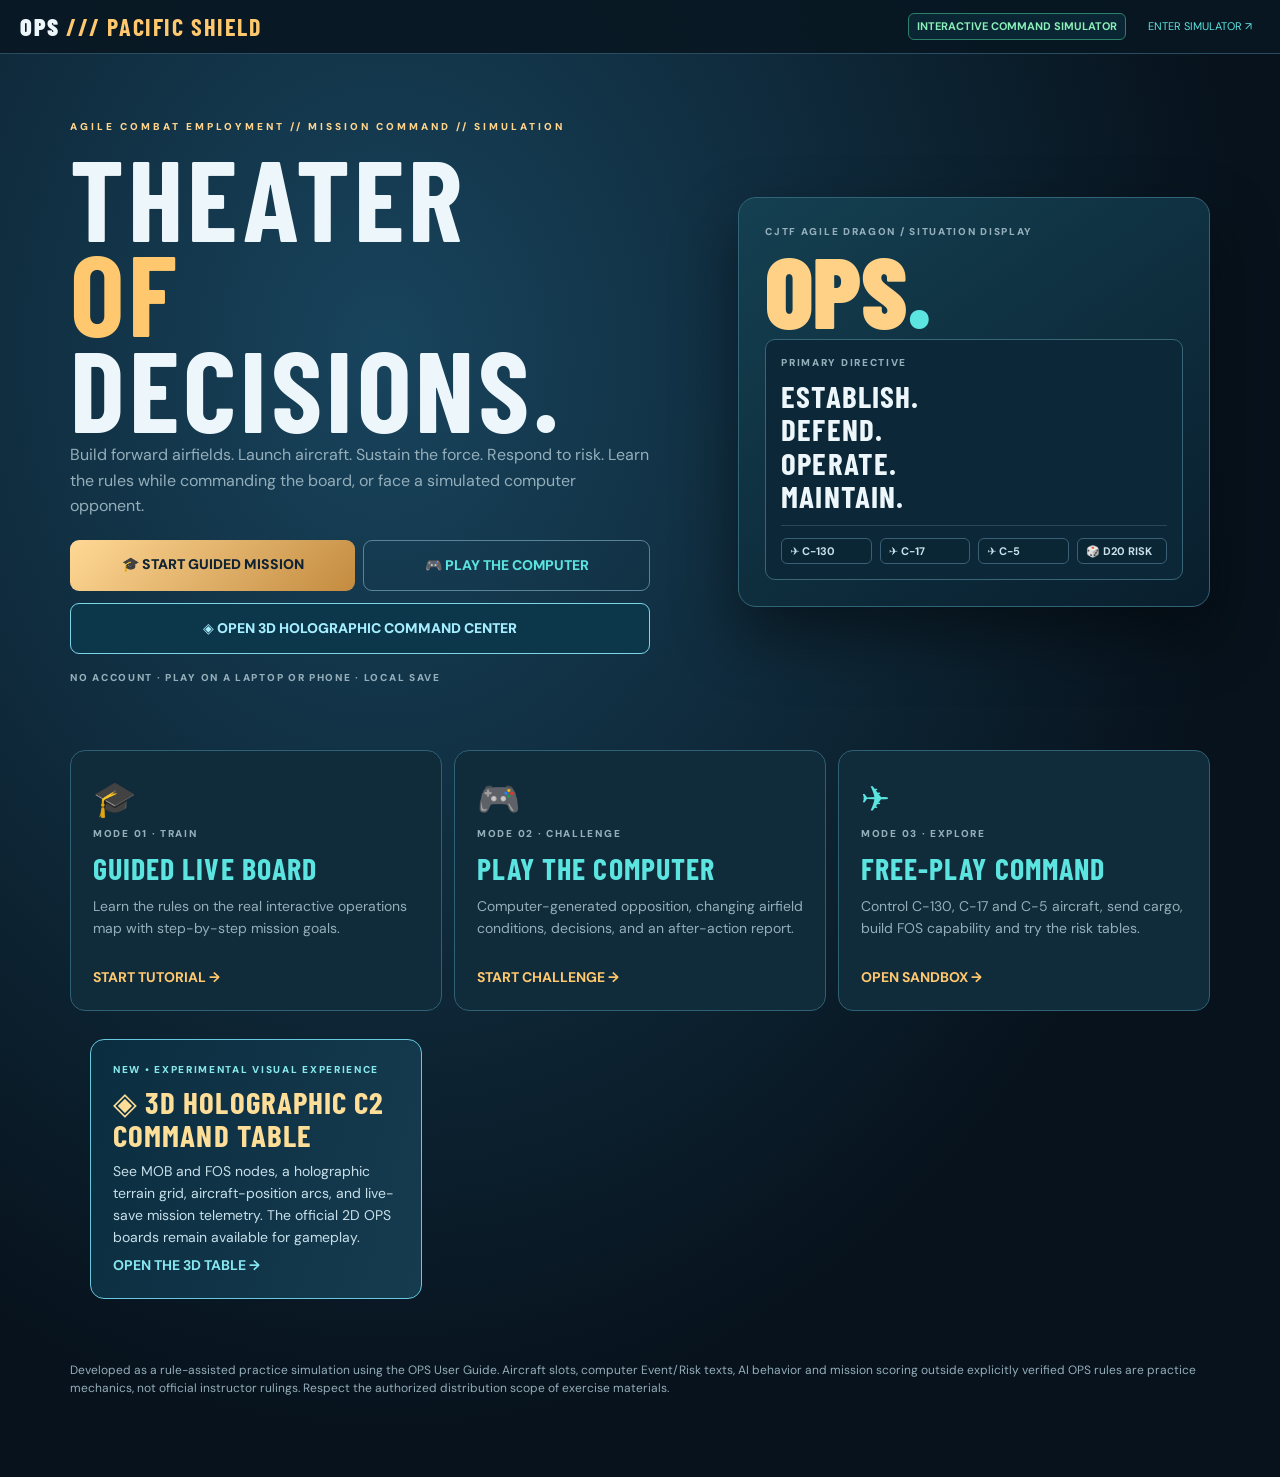
==== commit 4a83af23: "Add clear 3D Command Center access from OPS landing page" ====
--- a/index.html
+++ b/index.html
@@ -12,6 +12,7 @@
   <h1>THEATER<br><span class="gold">OF</span><br>DECISIONS.</h1>
   <p>Build forward airfields. Launch aircraft. Sustain the force. Respond to risk. Learn the rules while commanding the board, or face a simulated computer opponent.</p>
   <div class="actions" style="margin-top:22px;max-width:580px"><a href="opt.html?mode=tutorial" class="primary" style="color:#102332;padding:14px 20px;border-radius:9px;font-weight:850;text-align:center">🎓 START GUIDED MISSION</a><a href="opt.html?mode=computer" style="border:1px solid #598399;border-radius:9px;padding:14px 20px;font-weight:800;text-align:center">🎮 PLAY THE COMPUTER</a></div>
+  <div class="actions" style="margin-top:12px;max-width:580px"><a href="opt.html?view=3d" style="border:1px solid #7dd5e8;border-radius:9px;padding:14px 20px;font-weight:850;text-align:center;color:#a5eeff;background:#0c3649">◈ OPEN 3D HOLOGRAPHIC COMMAND CENTER</a></div>
   <div class="micro" style="margin-top:16px">NO ACCOUNT · PLAY ON A LAPTOP OR PHONE · LOCAL SAVE</div>
  </div>
  <div class="hero-panel">
@@ -27,6 +28,7 @@
  <a href="opt.html?mode=tutorial" class="modecard"><div class="icon">🎓</div><div class="micro">MODE 01 · TRAIN</div><h3>GUIDED LIVE BOARD</h3><p>Learn the rules on the real interactive operations map with step-by-step mission goals.</p><b class="gold">START TUTORIAL →</b></a>
  <a href="opt.html?mode=computer" class="modecard"><div class="icon">🎮</div><div class="micro">MODE 02 · CHALLENGE</div><h3>PLAY THE COMPUTER</h3><p>Computer-generated opposition, changing airfield conditions, decisions, and an after-action report.</p><b class="gold">START CHALLENGE →</b></a>
  <a href="opt.html?mode=sandbox" class="modecard"><div class="icon">✈</div><div class="micro">MODE 03 · EXPLORE</div><h3>FREE-PLAY COMMAND</h3><p>Control C-130, C-17 and C-5 aircraft, send cargo, build FOS capability and try the risk tables.</p><b class="gold">OPEN SANDBOX →</b></a>
+<div style="max-width:1100px;margin:16px auto 32px;padding:0 20px"><a href="opt.html?view=3d" style="display:block;background:linear-gradient(105deg,#0b2d40,#163b4f);border:1px solid #68c8dd;border-radius:14px;padding:22px;text-decoration:none;color:#ecf9ff"><div class="micro" style="color:#87e8ed">NEW • EXPERIMENTAL VISUAL EXPERIENCE</div><h2 style="margin:8px 0;color:#ffde97">◈ 3D Holographic C2 Command Table</h2><p style="color:#c7e0ea">See MOB and FOS nodes, a holographic terrain grid, aircraft-position arcs, and live-save mission telemetry. The official 2D OPS boards remain available for gameplay.</p><strong style="color:#86e7f1">OPEN THE 3D TABLE →</strong></a></div>
 </section>
 <div class="disclaimer">Developed as a rule-assisted practice simulation using the OPS User Guide. Aircraft slots, computer Event/Risk texts, AI behavior and mission scoring outside explicitly verified OPS rules are practice mechanics, not official instructor rulings. Respect the authorized distribution scope of exercise materials.</div>
 </body></html>
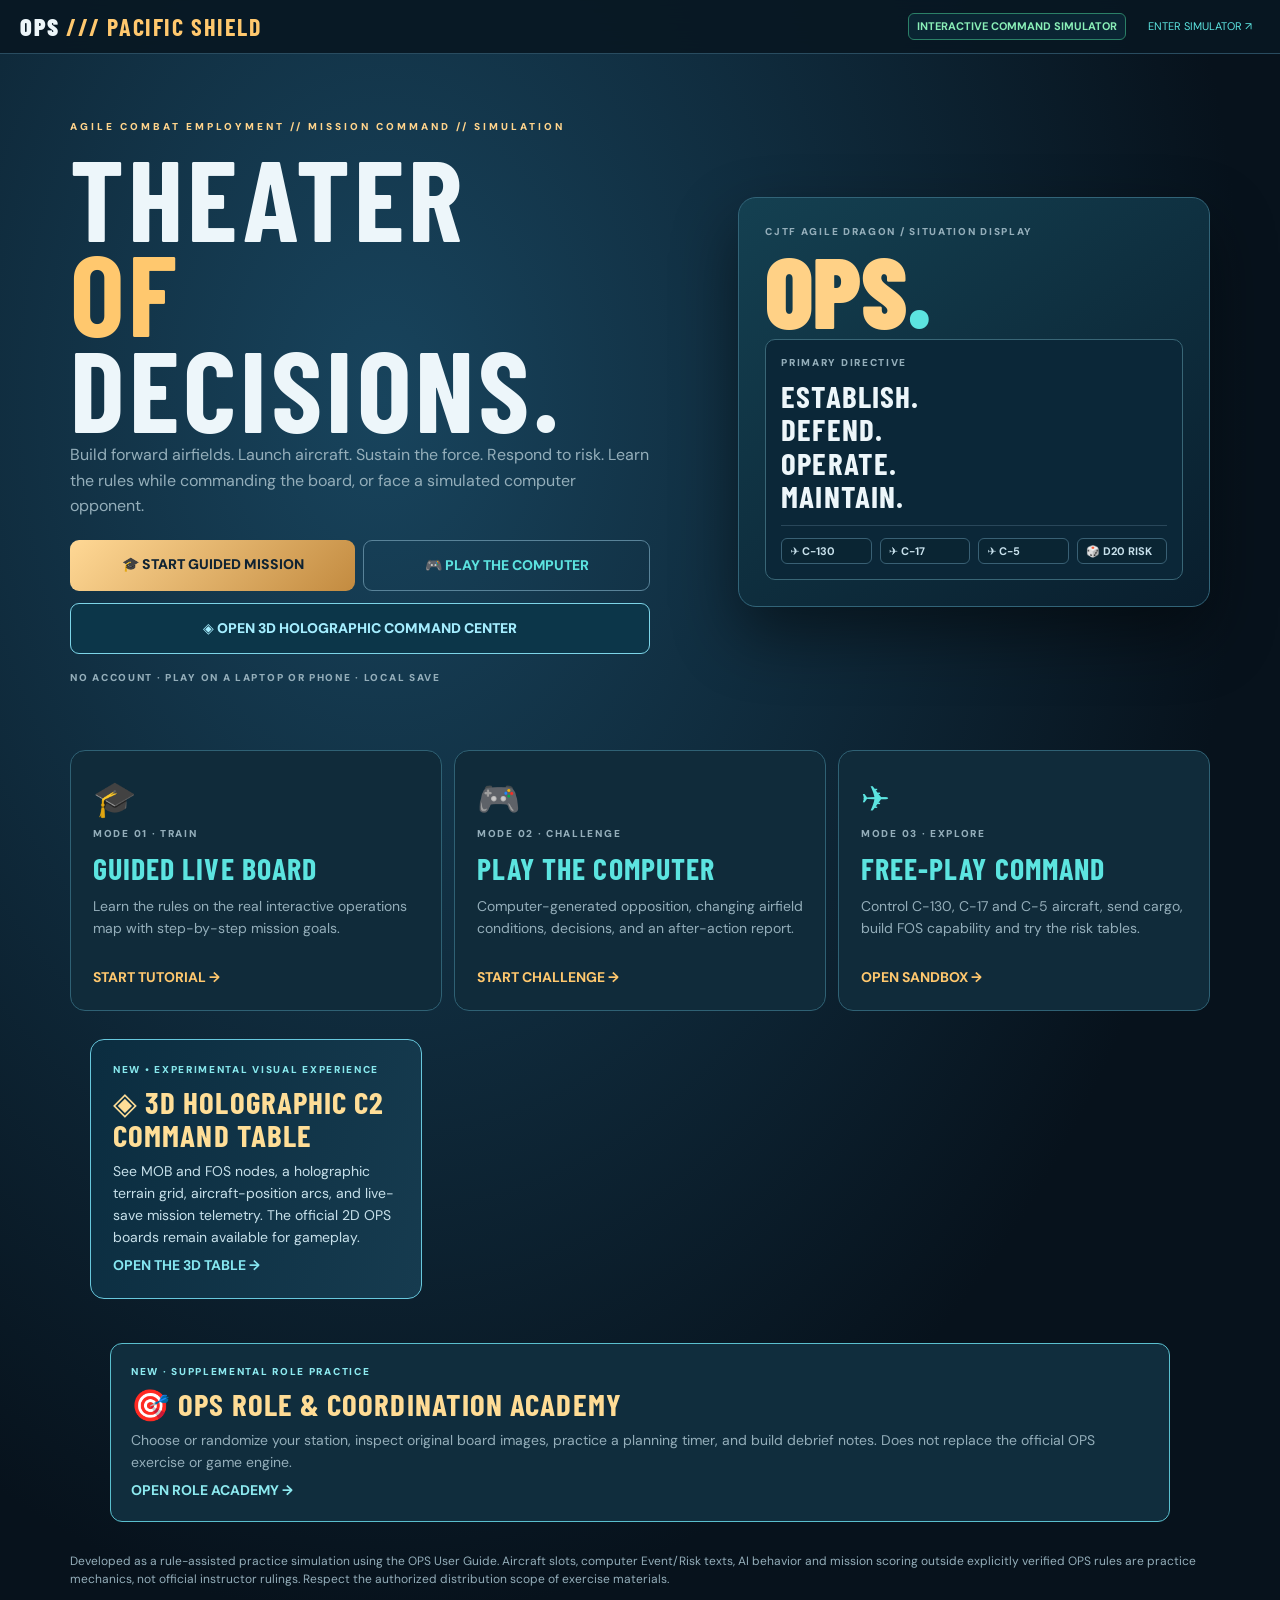
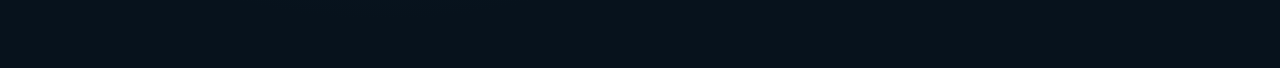
==== commit b10c0f27: "Link new OPS role academy from game homepage" ====
--- a/index.html
+++ b/index.html
@@ -30,5 +30,6 @@
  <a href="opt.html?mode=sandbox" class="modecard"><div class="icon">✈</div><div class="micro">MODE 03 · EXPLORE</div><h3>FREE-PLAY COMMAND</h3><p>Control C-130, C-17 and C-5 aircraft, send cargo, build FOS capability and try the risk tables.</p><b class="gold">OPEN SANDBOX →</b></a>
 <div style="max-width:1100px;margin:16px auto 32px;padding:0 20px"><a href="opt.html?view=3d" style="display:block;background:linear-gradient(105deg,#0b2d40,#163b4f);border:1px solid #68c8dd;border-radius:14px;padding:22px;text-decoration:none;color:#ecf9ff"><div class="micro" style="color:#87e8ed">NEW • EXPERIMENTAL VISUAL EXPERIENCE</div><h2 style="margin:8px 0;color:#ffde97">◈ 3D Holographic C2 Command Table</h2><p style="color:#c7e0ea">See MOB and FOS nodes, a holographic terrain grid, aircraft-position arcs, and live-save mission telemetry. The official 2D OPS boards remain available for gameplay.</p><strong style="color:#86e7f1">OPEN THE 3D TABLE →</strong></a></div>
 </section>
+<div style="max-width:1100px;margin:12px auto 24px;padding:0 20px"><a href="ops-role-academy.html" style="display:block;text-decoration:none;border:1px solid #5abfce;background:#102d3d;border-radius:12px;padding:20px;color:#effaff"><div class="micro" style="color:#8deaf0">NEW · SUPPLEMENTAL ROLE PRACTICE</div><h2 style="margin:8px 0;color:#ffdc95">🎯 OPS Role &amp; Coordination Academy</h2><p>Choose or randomize your station, inspect original board images, practice a planning timer, and build debrief notes. Does not replace the official OPS exercise or game engine.</p><strong style="color:#8deaf0">OPEN ROLE ACADEMY →</strong></a></div>
 <div class="disclaimer">Developed as a rule-assisted practice simulation using the OPS User Guide. Aircraft slots, computer Event/Risk texts, AI behavior and mission scoring outside explicitly verified OPS rules are practice mechanics, not official instructor rulings. Respect the authorized distribution scope of exercise materials.</div>
 </body></html>
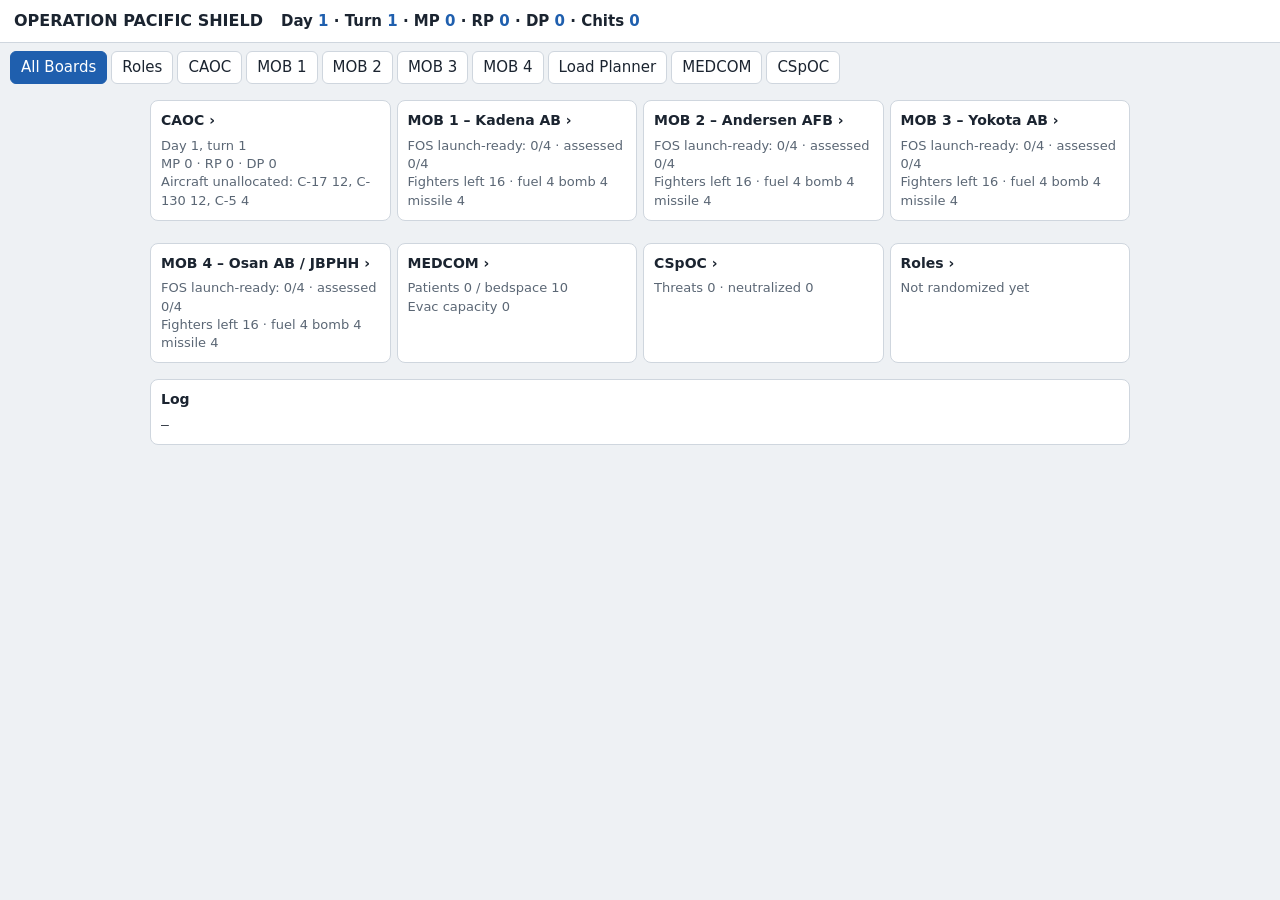
==== commit 144e8dd4: "Publish repaired OPS single-file game at GitHub Pages homepage" ====
--- a/index.html
+++ b/index.html
@@ -1,35 +1,103 @@
-<!doctype html>
-<html lang="en"><head>
-<meta charset="utf-8"><meta name="viewport" content="width=device-width,initial-scale=1">
-<meta name="theme-color" content="#07121c">
-<title>Operation Pacific Shield | The Command Experience</title>
-<link rel="stylesheet" href="ops-v4.css?v=ops-command-c2-v6-20261101">
-</head><body class="landing">
-<div class="topbar"><div class="brand">OPS <b>/// PACIFIC SHIELD</b></div><div class="topmiddle"><span class="chip ok">INTERACTIVE COMMAND SIMULATOR</span></div><a class="smallbtn" href="opt.html?mode=tutorial">ENTER SIMULATOR ↗</a></div>
-<section class="hero">
- <div>
-  <div class="micro" style="color:#ffd48c;letter-spacing:3px;margin-bottom:15px">AGILE COMBAT EMPLOYMENT // MISSION COMMAND // SIMULATION</div>
-  <h1>THEATER<br><span class="gold">OF</span><br>DECISIONS.</h1>
-  <p>Build forward airfields. Launch aircraft. Sustain the force. Respond to risk. Learn the rules while commanding the board, or face a simulated computer opponent.</p>
-  <div class="actions" style="margin-top:22px;max-width:580px"><a href="opt.html?mode=tutorial" class="primary" style="color:#102332;padding:14px 20px;border-radius:9px;font-weight:850;text-align:center">🎓 START GUIDED MISSION</a><a href="opt.html?mode=computer" style="border:1px solid #598399;border-radius:9px;padding:14px 20px;font-weight:800;text-align:center">🎮 PLAY THE COMPUTER</a></div>
-  <div class="actions" style="margin-top:12px;max-width:580px"><a href="opt.html?view=3d" style="border:1px solid #7dd5e8;border-radius:9px;padding:14px 20px;font-weight:850;text-align:center;color:#a5eeff;background:#0c3649">◈ OPEN 3D HOLOGRAPHIC COMMAND CENTER</a></div>
-  <div class="micro" style="margin-top:16px">NO ACCOUNT · PLAY ON A LAPTOP OR PHONE · LOCAL SAVE</div>
- </div>
- <div class="hero-panel">
-  <div class="micro">CJTF AGILE DRAGON / SITUATION DISPLAY</div>
-  <div class="big-symbol">OPS<span class="cyan">.</span></div>
-  <div style="padding:15px;border:1px solid #396676;border-radius:10px;background:#0b2738">
-   <div class="micro">PRIMARY DIRECTIVE</div><h2 style="margin:9px 0">ESTABLISH.<br>DEFEND.<br>OPERATE.<br>MAINTAIN.</h2>
-   <div class="separator"></div><div class="actions"><span class="chip">✈ C-130</span><span class="chip">✈ C-17</span><span class="chip">✈ C-5</span><span class="chip">🎲 D20 RISK</span></div>
-  </div>
- </div>
-</section>
-<section class="home-modes">
- <a href="opt.html?mode=tutorial" class="modecard"><div class="icon">🎓</div><div class="micro">MODE 01 · TRAIN</div><h3>GUIDED LIVE BOARD</h3><p>Learn the rules on the real interactive operations map with step-by-step mission goals.</p><b class="gold">START TUTORIAL →</b></a>
- <a href="opt.html?mode=computer" class="modecard"><div class="icon">🎮</div><div class="micro">MODE 02 · CHALLENGE</div><h3>PLAY THE COMPUTER</h3><p>Computer-generated opposition, changing airfield conditions, decisions, and an after-action report.</p><b class="gold">START CHALLENGE →</b></a>
- <a href="opt.html?mode=sandbox" class="modecard"><div class="icon">✈</div><div class="micro">MODE 03 · EXPLORE</div><h3>FREE-PLAY COMMAND</h3><p>Control C-130, C-17 and C-5 aircraft, send cargo, build FOS capability and try the risk tables.</p><b class="gold">OPEN SANDBOX →</b></a>
-<div style="max-width:1100px;margin:16px auto 32px;padding:0 20px"><a href="opt.html?view=3d" style="display:block;background:linear-gradient(105deg,#0b2d40,#163b4f);border:1px solid #68c8dd;border-radius:14px;padding:22px;text-decoration:none;color:#ecf9ff"><div class="micro" style="color:#87e8ed">NEW • EXPERIMENTAL VISUAL EXPERIENCE</div><h2 style="margin:8px 0;color:#ffde97">◈ 3D Holographic C2 Command Table</h2><p style="color:#c7e0ea">See MOB and FOS nodes, a holographic terrain grid, aircraft-position arcs, and live-save mission telemetry. The official 2D OPS boards remain available for gameplay.</p><strong style="color:#86e7f1">OPEN THE 3D TABLE →</strong></a></div>
-</section>
-<div style="max-width:1100px;margin:12px auto 24px;padding:0 20px"><a href="ops-role-academy.html" style="display:block;text-decoration:none;border:1px solid #5abfce;background:#102d3d;border-radius:12px;padding:20px;color:#effaff"><div class="micro" style="color:#8deaf0">NEW · SUPPLEMENTAL ROLE PRACTICE</div><h2 style="margin:8px 0;color:#ffdc95">🎯 OPS Role &amp; Coordination Academy</h2><p>Choose or randomize your station, inspect original board images, practice a planning timer, and build debrief notes. Does not replace the official OPS exercise or game engine.</p><strong style="color:#8deaf0">OPEN ROLE ACADEMY →</strong></a></div>
-<div class="disclaimer">Developed as a rule-assisted practice simulation using the OPS User Guide. Aircraft slots, computer Event/Risk texts, AI behavior and mission scoring outside explicitly verified OPS rules are practice mechanics, not official instructor rulings. Respect the authorized distribution scope of exercise materials.</div>
-</body></html>+<!DOCTYPE html><html lang="en"><head><meta charset="utf-8"><meta name="viewport" content="width=device-width, initial-scale=1, viewport-fit=cover"><title>Operation Pacific Shield</title><meta name="color-scheme" content="light dark">
+<style>:root{--bg:#eef1f4;--card:#fff;--ink:#1b2430;--mut:#5b6775;--ac:#1f5fae;--ok:#2e8b3d;--bad:#c0392b;--ln:#cfd6de;box-sizing:border-box;padding-top:env(safe-area-inset-top,0px);padding-bottom:env(safe-area-inset-bottom,0px)}
+@media (prefers-color-scheme:dark){:root:not([data-theme=light]){--bg:#14181d;--card:#1d242c;--ink:#e6ebf0;--mut:#93a0ae;--ac:#5aa0ee;--ok:#5cc16b;--bad:#ef6a5b;--ln:#33404d}}
+*{box-sizing:border-box}body{margin:0;background:var(--bg);color:var(--ink);font:15px/1.4 system-ui,sans-serif}
+header{padding:10px 14px;display:flex;flex-wrap:wrap;gap:10px;align-items:center;background:var(--card);border-bottom:1px solid var(--ln)}
+h1{font-size:16px;margin:0 8px 0 0}.st{font-weight:600}.st b{color:var(--ac)}
+nav{display:flex;gap:4px;overflow-x:auto;padding:8px 10px}nav button{white-space:nowrap}
+main{padding:0 10px 30px;max-width:1000px;margin:auto}
+button{font:inherit;border:1px solid var(--ln);background:var(--card);color:var(--ink);border-radius:6px;padding:5px 10px;cursor:pointer}button.on{background:var(--ac);color:#fff;border-color:var(--ac)}
+.c{background:var(--card);border:1px solid var(--ln);border-radius:8px;padding:10px;margin:8px 0}.c h3{margin:0 0 6px;font-size:14px}
+.g{display:grid;grid-template-columns:repeat(auto-fill,minmax(200px,1fr));gap:6px}.t{border:1px solid var(--ln);border-radius:6px;padding:6px;cursor:pointer;font-size:13px}.t.d{background:var(--ok);color:#fff;border-color:var(--ok)}
+.m{color:var(--mut);font-size:13px}.r{display:flex;gap:6px;align-items:center;flex-wrap:wrap;margin:4px 0}input,select{font:inherit;width:70px;padding:3px;background:var(--bg);color:var(--ink);border:1px solid var(--ln);border-radius:5px}.bad{color:var(--bad)}.ok{color:var(--ok)}
+.sc{overflow-x:auto}pre{white-space:pre-wrap;margin:0;font-size:13px;max-height:160px;overflow:auto}
+
+#opsAlert{max-width:1000px;margin:7px auto;padding:11px 14px;border-radius:8px;border:2px solid #e57e46;color:#fff;background:#812431;font-weight:750;animation:limfacPulse .8s infinite alternate}#opsAlert[hidden]{display:none!important}@keyframes limfacPulse{from{box-shadow:0 0 3px #e83847}to{box-shadow:0 0 22px #f85866}}
+.flipdeck{width:140px;height:130px;padding:0;perspective:800px;border:0!important;background:transparent!important;color:inherit!important}.flipinner{display:block;width:100%;height:100%;position:relative;transform-style:preserve-3d;transition:transform .45s}.flipdeck.flipped .flipinner{transform:rotateY(180deg)}.cardfront,.cardback{position:absolute;inset:0;backface-visibility:hidden;display:flex;flex-direction:column;gap:8px;align-items:center;justify-content:center;border:2px solid var(--ac);border-radius:10px;padding:10px;background:var(--card);text-align:center}.cardfront b,.cardback b{font-size:17px}.cardfront small,.cardback small{font-size:11px;color:var(--mut)}.cardback{transform:rotateY(180deg);border-color:var(--ok)}.flipdeck:disabled{opacity:1}.flipdeck:focus-visible{outline:3px solid var(--ac);outline-offset:4px}.cardrow{align-items:stretch}.t{display:block;width:100%;text-align:left}.t.d{background:var(--ok);color:#fff}.tasktime{display:block;font-size:10px;margin-top:3px;opacity:.9}.endex{position:fixed;inset:0;background:#090b11e8;display:grid;place-items:center;z-index:500;padding:12px}.endex-content{background:var(--card);border:2px solid var(--ok);border-radius:14px;padding:26px;max-width:500px;text-align:center;box-shadow:0 0 34px #40996e55}.endex-content h2{font-size:26px;color:var(--ok)}.endex-content button{margin:5px}@media(prefers-reduced-motion:reduce){#opsAlert{animation:none}.flipinner{transition:none}}
+</style></head><body>
+<header><h1>OPERATION PACIFIC SHIELD</h1><span class="st" id="top"></span></header>
+<div id="opsAlert" role="alert" hidden></div><nav id="nav"></nav><main id="v"></main>
+<script>const TASKS=["Bed down & Sanitation","Power","Command & Control","Contracts","Ramp Security","Perimeter Security","Missile Defense","Camouflage & Hardening","Airfield Ops","Mobility Support","Integrated Combat Turn","Specialized Refueling","Host Nation Relations","Health & Welfare","Base Recovery","Logistics Support"];
+const GRP=["Establish","Defend","Operate","Maintain"],AC={"C-17":{r:4,pp:18,mix:[11,54],px:102},"C-130":{r:3,pp:8,mix:[2,62],px:128},"C-5":{r:4,pp:36,mix:[36,73],px:329}};
+const MOBS=["Kadena AB","Andersen AFB","Yokota AB","Osan AB / JBPHH"];
+const fresh=()=>({tab:"caoc",turn:1,day:1,MP:0,DP:0,RP:0,log:[],pool:{"C-17":12,"C-130":12,"C-5":4},alloc:MOBS.map(()=>({"C-17":0,"C-130":0,"C-5":0})),
+tok:MOBS.map(()=>({fuel:4,bomb:4,missile:4,ammo:4})),
+fos:MOBS.map(()=>[0,1,2,3].map(()=>({t:Array(16).fill(0),rfi:0,assessed:0,launched:0}))),
+sel:MOBS.map(()=>0),med:{G:0,Y:0,R:0,B:0,bed:10,c130:0,c17:0},space:[1,2,3,4,5].map(i=>({z:i,thr:0,neu:0})),load:{ac:"C-17",opt:0,pp:0,px:0},cards:{turn:1,event:null,risk:null},chits:0,resourceChits:[],targetMP:0,endex:null,dpApplied:0});
+let S;try{S=JSON.parse(localStorage.getItem("ops")||"")||fresh()}catch(e){S=fresh()}
+if(!S||!Array.isArray(S.fos)||S.fos.length!==4||!Array.isArray(S.alloc)||S.alloc.length!==4)S=fresh();
+S.cards??={turn:S.turn,event:null,risk:null};S.chits??=0;S.resourceChits??=[];S.targetMP??=0;S.endex??=null;S.dpApplied??=0;
+const save=()=>{try{localStorage.setItem("ops",JSON.stringify(S))}catch(e){}},L=m=>{S.log.unshift(`D${S.day}/T${S.turn}: ${m}`);S.log=S.log.slice(0,40)};
+const rd=n=>1+Math.floor(Math.random()*n),$=s=>document.querySelector(s);
+const esc=v=>String(v??"").replace(/[&<>"']/g,c=>({"&":"&amp;","<":"&lt;",">":"&gt;",'"':"&quot;","'":"&#39;"}[c]));
+let alertTimer=null;
+function warn(msg){const el=$("#opsAlert");if(el){el.textContent="⚠ POSSIBLE LIMFAC: "+msg;el.hidden=false;clearTimeout(alertTimer);alertTimer=setTimeout(()=>{el.hidden=true},10000)}L("WARNING: "+msg)}
+function scoreDP(){const reached=Math.floor(Math.max(0,S.DP)/5),assessed=S.dpApplied||0;if(reached>assessed){const change=reached-assessed;S.MP-=change;S.dpApplied=reached;L("DP threshold reached: -"+change+" MP (one MP for each five accumulated DP)")}}
+function checkEndex(){if(S.endex||!S.targetMP)return;if(S.MP>=S.targetMP){S.endex={victory:true,day:S.day,turn:S.turn,mp:S.MP};L("ENDEX — YOU WIN THE BATTLE! Practice target reached. GM verification required.")}}
+function setTargetMP(v){if(!Number.isFinite(v)||v<0){warn("Target must be zero or a positive number.");return}S.targetMP=Math.floor(v);L(S.targetMP?"GM practice victory target set to "+S.targetMP+" MP":"Victory target cleared (GM will determine ENDEX)")}
+function resetGame(){if(!confirm("Reset the entire OPS game, including saved progress?"))return;S=fresh();S.fig=[16,16,16,16];S.names="";S.roles=null;S.nm={mob:4,med:1,space:1};S.tab="ov";save();draw()}
+const TABS=[["ov","All Boards"],["roles","Roles"],["caoc","CAOC"],["m0","MOB 1"],["m1","MOB 2"],["m2","MOB 3"],["m3","MOB 4"],["load","Load Planner"],["med","MEDCOM"],["space","CSpOC"]];
+S.fig=S.fig||[16,16,16,16];S.names=S.names||"";S.roles=S.roles||null;S.nm=S.nm||{mob:4,med:1,space:1};if(S.tab=="caoc"&&!S.seen){S.tab="ov";S.seen=1}
+function go(t){S.tab=t;draw()}
+function act(f){if(S.endex){warn("Mission reached ENDEX. Start New Game to change the mission.");save();draw();return}f();scoreDP();checkEndex();save();draw()}
+const sel=(id,opts,v)=>`<select id="${id}">${opts.map(o=>`<option ${o==v?"selected":""}>${o}</option>`).join("")}</select>`;
+function renderTop(){$("#top").innerHTML=`Day <b>${S.day}</b> · Turn <b>${S.turn}</b> · MP <b>${S.MP}</b> · RP <b>${S.RP}</b> · DP <b class="${S.DP?"bad":""}">${S.DP}</b> · Chits <b>${S.chits}</b>`;
+$("#nav").innerHTML=TABS.map(([k,n])=>`<button class="${S.tab==k?"on":""}" onclick="go('${k}')">${n}</button>`).join("")}
+function caoc(){let h=`<div class="c"><h3>Turn control</h3><div class="r"><button onclick="act(nextTurn)">Next turn ▶</button><button onclick="act(nextDay)">Next day (reset aircraft pool)</button><button onclick="resetGame()">New game</button></div><div class="m">Next day applies 5 DP per FOS with Task 14 (Health &amp; Welfare) incomplete. Sealift gives each MOB 4 fuel/bomb/missile/ammo at the start of each block.</div></div>`;
+h+=`<div class="c"><h3>Aircraft apportionment (daily pool; range C-17/C-5 4 hexes, C-130 3 hexes)</h3><div class="sc"><table><tr><td></td>${Object.keys(AC).map(a=>`<td><b>${a}</b></td>`).join("")}</tr>`;
+MOBS.forEach((m,i)=>h+=`<tr><td>${m}</td>${Object.keys(AC).map(a=>`<td><button onclick="act(()=>al(${i},'${a}',-1))">−</button> ${S.alloc[i][a]} <button onclick="act(()=>al(${i},'${a}',1))">+</button></td>`).join("")}</tr>`);
+h+=`<tr><td class="m">Unallocated</td>${Object.keys(AC).map(a=>`<td class="m">${S.pool[a]-S.alloc.reduce((s,x)=>s+x[a],0)}</td>`).join("")}</tr></table></div></div>`;
+h+=`<div class="c"><h3>Event &amp; Risk cards — one of each per turn</h3><div class="r cardrow">${[["event","EVENT"],["risk","RISK"]].map(([k,label])=>{const d=S.cards[k];return `<button class="flipdeck ${d?"flipped":""}" onclick="act(()=>rollCard('${k}'))" ${d?"disabled":""} aria-label="${d?label+" card already drawn":"Reveal "+label+" card"}"><span class="flipinner"><span class="cardfront">? <b>${label}</b><small>CLICK TO REVEAL</small></span><span class="cardback">${label}<b>${d?"TEAM "+d.team+" / FOS "+d.fos:"?"}</b><small>${d?"GM adjudicates effect next turn":""}</small></span></span></button>`}).join("")}</div><div class="m">Event and Risk are separate draws. A D4 assigns the team and another D4 assigns the FOS. Effects are not simulated without GM adjudication. Next Turn is blocked until both are drawn.</div></div>`;
+h+=`<div class="c"><h3>Score adjust</h3><div class="r">${["MP","DP","RP"].map(k=>`${k}: <button onclick="act(()=>adjustScore('${k}',-1))">−</button><button onclick="act(()=>adjustScore('${k}',1))">+</button><button onclick="act(()=>adjustScore('${k}',5))">+5</button>`).join(" &nbsp; ")}</div><div class="m">Targets: 20-str PLA = 10 MP, 12-str = 7 MP, 10-str = 5 MP.</div></div>`;
+h+=`<div class="c"><h3>Mission objectives / ENDEX</h3><div class="r"><label for="gmTarget">GM-set victory MP target</label><input type="number" min="0" step="1" id="gmTarget" value="${S.targetMP||0}" style="width:85px"><button onclick="act(()=>setTargetMP(+$('#gmTarget').value))">Set target</button></div><div class="m">Target 0 means not set. Official victory total is determined by the assessing instructor; reaching a configured practice target displays ENDEX.</div></div>`;
+h+=`<div class="c"><h3>Resource chits</h3><p><b>${S.chits}</b> chits earned from Task 13. The GM records resource type and destination on the physical board. Chits are not automatically assigned to fuel, food, water or tents.</p></div>`;
+h+=`<div class="c"><h3>Combat (higher roll wins)</h3><div class="r">Fighter ${sel("fs",[10,12,18,20],12)} vs PLA ${sel("es",[10,12,20],10)} <button onclick="combat()">Roll</button><span id="cb"></span></div><div class="m">F-22 rolls d20.</div></div>`;
+h+=`<div class="c"><h3>Dice</h3><div class="r">${[4,6,10,12,20].map(n=>`<button onclick="$('#dr').textContent='d${n}: '+rd(${n})">d${n}</button>`).join("")}<b id="dr"></b></div></div><div class="c"><h3>Log</h3><pre>${S.log.join("\n")||"—"}</pre></div>`;return h}
+function adjustScore(k,d){if(!["MP","DP","RP"].includes(k))return;S[k]=k==="MP"?S[k]+d:Math.max(0,S[k]+d);L("GM score adjustment: "+k+" "+(d>0?"+":"")+d)}
+function rollCard(kind){if(!["event","risk"].includes(kind))return;if(S.cards.turn!==S.turn)S.cards={turn:S.turn,event:null,risk:null};if(S.cards[kind])return warn(kind.toUpperCase()+" already drawn this turn.");const draw={team:rd(4),fos:rd(4),turn:S.turn};S.cards[kind]=draw;L(kind.toUpperCase()+" card drawn: Team "+draw.team+", FOS "+draw.fos+". GM to adjudicate effect next turn.")}
+function al(i,a,d){const used=S.alloc.reduce((s,x)=>s+x[a],0),v=S.alloc[i][a]+d;if(v<0||(d>0&&used>=S.pool[a]))return;S.alloc[i][a]=v}
+function nextTurn(){if(S.cards.turn!==S.turn||!S.cards.event||!S.cards.risk){warn("Draw both the Event and Risk cards before End Turn.");return}S.turn++;L("Turn advanced after Event and Risk draw");S.cards={turn:S.turn,event:null,risk:null};S.fos.forEach(f=>f.forEach((o,j)=>{if(o.t[12])S.RP+=2}));while(S.RP>=3){S.RP-=3;S.chits++;L("3 RP converted to 1 unassigned resource chit")}}
+function nextDay(){const atRisk=S.fos.reduce((n,f)=>n+f.filter(o=>(o.assessed||o.t.some(Boolean))&&!o.t[13]).length,0);if(atRisk&&!confirm("⚠ POSSIBLE LIMFAC: "+atRisk+" active FOS do not have Task 14 (Health & Welfare). Advancing the day will assess "+(5*atRisk)+" DP. Are you sure?"))return;S.day++;S.pool={"C-17":12,"C-130":12,"C-5":4};S.alloc=MOBS.map(()=>({"C-17":0,"C-130":0,"C-5":0}));S.tok.forEach(t=>{t.fuel+=4;t.bomb+=4;t.missile+=4;t.ammo+=4});let n=0;S.fos.forEach(f=>f.forEach(o=>{if(o.assessed||o.t.some(x=>x))if(!o.t[13])n++}));S.DP+=5*n;L(`New day. Sealift delivered. ${n} FOS w/o Health & Welfare → +${5*n} DP`)}
+function combat(){const f=+$("#fs").value,e=+$("#es").value,a=rd(f),b=rd(e);$("#cb").textContent=` ${a} vs ${b} → ${a>b?"Fighter wins":a<b?"PLA wins":"Tie (reroll)"}`}
+function mob(i){const f=S.fos[i],k=S.sel[i],o=f[k],t=S.tok[i],est=[0,1,2,3].every(x=>o.t[x]),opr=[8,9,10,11].every(x=>o.t[x]),can=est&&opr;
+let h=`<div class="c"><h3>${MOBS[i]} — tokens</h3><div class="r">${["fuel","bomb","missile","ammo"].map(x=>`${x}: <button onclick="act(()=>S.tok[${i}].${x}=Math.max(0,S.tok[${i}].${x}-1))">−</button><b>${t[x]}</b><button onclick="act(()=>S.tok[${i}].${x}++)">+</button>`).join(" &nbsp; ")}</div><div class="m">Fighters left: <b>${S.fig[i]}</b> (${["16 F-16","16 F-22","16 F-16","16 F-22"][i]} at start). Aircraft allocated: ${Object.keys(AC).map(a=>a+" ×"+S.alloc[i][a]).join(", ")}</div></div>`;
+h+=`<div class="r">${f.map((_,j)=>`<button class="${j==k?"on":""}" onclick="act(()=>S.sel[${i}]=${j})">FOS ${j+1}</button>`).join("")}</div>`;
+h+=`<div class="c"><h3>FOS ${k+1} — RFIs (${o.rfi}/10)</h3><div class="r"><button onclick="act(()=>rfi(${i},${k},-1))">−</button><button onclick="act(()=>rfi(${i},${k},1))">+ RFI answered</button>${o.assessed?'<span class="ok">Assessed ✔ (+5 MP)</span>':'<span class="m">5 per airfield needed to gain assets; 10 = full assessment</span>'}</div></div>`;
+GRP.forEach((g,gi)=>{h+=`<div class="c"><h3>${g}</h3><div class="g">${[0,1,2,3].map(x=>{const n=gi*4+x;return `<button class="t ${o.t[n]?"d":""}" onclick="act(()=>toggleTask(${i},${k},${n}))">#${n+1} ${TASKS[n]}${o.t[n]&&o.taskAt?.[n]?`<small class="tasktime">${esc(o.taskAt[n])}</small>`:""}</button>`}).join("")}</div></div>`});
+h+=`<div class="c"><h3>Launch fighters</h3><div class="r"><button ${can&&t.fuel&&t.bomb&&t.missile&&S.fig[i]>0?"":"disabled"} onclick="act(()=>launch(${i},${k}))">Launch sortie (+5 MP)</button> Launched here: ${o.launched}</div><div class="m">${can?"Establish &amp; Operate complete.":"Needs Establish (1–4) and Operate (9–12) complete."} Costs 1 fuel, 1 bomb, 1 missile; bring tokens to the CAOC.</div>${o.t[12]?'<div class="ok m">Task 13 resourced: +2 RP each turn.</div>':""}${o.t[13]?"":'<div class="bad m">Task 14 incomplete: 5 DP per day.</div>'}</div>`;return h}
+function toggleTask(i,k,n){const o=S.fos[i]?.[k];if(!o||n<0||n>15)return;if(n===0&&!o.t[1])return warn("Task 2 POWER must be completed before Task 1 BEDDOWN/SANITATION.");if(n===1&&o.t[1]&&o.t[0])return warn("Undo Beddown/Sanitation first before removing its Power prerequisite.");o.t[n]=o.t[n]?0:1;o.taskAt??={};if(o.t[n])o.taskAt[n]="D"+S.day+" / T"+S.turn;else delete o.taskAt[n];L(MOBS[i]+" FOS"+(k+1)+" Task "+(n+1)+" "+(o.t[n]?"validated complete":"marked incomplete")+" by player") }
+function rfi(i,k,step=1){const o=S.fos[i][k];if(!o)return;const before=o.rfi;o.rfi=Math.max(0,Math.min(10,before+step));if(before<10&&o.rfi===10&&!o.assessed){o.assessed=1;S.MP+=5;L(MOBS[i]+" FOS"+(k+1)+" assessed: +5 MP")}else if(before===10&&o.rfi<10&&o.assessed){o.assessed=0;S.MP-=5;L(MOBS[i]+" FOS"+(k+1)+" assessment withdrawn: -5 MP")} }
+function launch(i,k){const o=S.fos[i]?.[k],t=S.tok[i];if(!o||![0,1,2,3,8,9,10,11].every(n=>o.t[n])||S.fig[i]<=0||t.fuel<1||t.bomb<1||t.missile<1)return warn("Sortie blocked: verify Establish and Operate tasks, fighter availability, fuel and munitions.");if(!confirm("Fighter launch: spend 1 fuel, 1 bomb and 1 missile and record +5 MP. Confirm GM-approved activated operating area and sortie?"))return;t.fuel--;t.bomb--;t.missile--;S.fos[i][k].launched++;S.fig[i]--;S.MP+=5;L(`${MOBS[i]} FOS${k+1} launched fighter +5 MP`)}
+function load(){const l=S.load,a=AC[l.ac],o=[`Pallets only (${a.pp} PP)`,`Pallets & Pax (${a.mix[0]} PP + ${a.mix[1]} pax)`,`Pax only (${a.px})`];if(l.ac=="C-5")o.splice(0,1);
+const op=Math.min(l.opt,o.length-1),i=l.ac=="C-5"?op+1:op,capPP=[a.pp,a.mix[0],0][i],capPX=[0,a.mix[1],a.px][i],ok=l.pp<=capPP&&l.px<=capPX;
+return `<div class="c"><h3>Load planner</h3><div class="r">Aircraft ${sel("lac",Object.keys(AC),l.ac)} Option ${sel("lop",o,o[op])}</div><div class="r">Pallet positions <input id="lpp" type="number" min="0" value="${l.pp}"> Pax <input id="lpx" type="number" min="0" value="${l.px}"> <button onclick="ld()">Check</button></div>
+<div class="${ok?"ok":"bad"}"><b>${ok?"Load valid":"Over capacity"}</b> — capacity ${capPP} PP, ${capPX} pax. Range ${a.r} hexes/turn (en-route download costs 1 hex).</div></div>`}
+function ld(){const ac=$("#lac").value,ch=ac!=S.load.ac;S.load={ac,opt:ch?0:$("#lop").selectedIndex,pp:Math.max(0,Math.floor(Number($("#lpp").value)||0)),px:Math.max(0,Math.floor(Number($("#lpx").value)||0))};save();draw()}
+function med(){const m=S.med,st=[["G","Green (minimal)"],["Y","Yellow (delayed)"],["R","Red (immediate)"],["B","Black (expectant)"]],tot=m.G+m.Y+m.R;
+return `<div class="c"><h3>Patients &amp; bedspace</h3>${st.map(([k,n])=>`<div class="r"><span style="width:140px">${n}</span><button onclick="act(()=>S.med.${k}=Math.max(0,S.med.${k}-1))">−</button><b>${m[k]}</b><button onclick="act(()=>S.med.${k}++)">+</button></div>`).join("")}<div class="r">Bedspace <button onclick="act(()=>S.med.bed=Math.max(0,S.med.bed-1))">−</button><b>${m.bed}</b><button onclick="act(()=>S.med.bed+=10)">+10</button></div><div class="${tot>m.bed?"bad":"ok"}">In use ${tot} / ${m.bed} ${tot>m.bed?"— over capacity":""}</div></div>
+<div class="c"><h3>MEDEVAC capacity</h3><div class="m">C-130 carries 15 litter patients, C-17 carries 30 (board count).</div><div class="r">C-130 sorties <button onclick="act(()=>S.med.c130=Math.max(0,S.med.c130-1))">−</button>${m.c130}<button onclick="act(()=>S.med.c130++)">+</button> C-17 sorties <button onclick="act(()=>S.med.c17=Math.max(0,S.med.c17-1))">−</button>${m.c17}<button onclick="act(()=>S.med.c17++)">+</button></div><div>Evacuation capacity: <b>${m.c130*15+m.c17*30}</b> patients</div></div>`}
+function space(){return `<div class="c"><h3>CSpOC GEO zones</h3><div class="m">Track threats and neutralized targets per zone. Removing PLA targets helps the CFACC score.</div>${S.space.map((z,i)=>`<div class="r"><b style="width:60px">Zone ${z.z}</b>Threats <button onclick="act(()=>S.space[${i}].thr=Math.max(0,S.space[${i}].thr-1))">−</button>${z.thr}<button onclick="act(()=>S.space[${i}].thr++)">+</button> Neutralized <button onclick="act(()=>S.space[${i}].neu=Math.max(0,S.space[${i}].neu-1))">−</button>${z.neu}<button onclick="act(()=>S.space[${i}].neu++)">+</button></div>`).join("")}</div>`}
+const ROLES={caoc:["CFACC / Mission Commander","Deputy MC","Game Master","ATO administrator","Aircraft allocator / TRANSCOM planner","Comms liaison","Scribe"],
+mob:["MOB Mission Commander (AEW/CC)","Deputy MC","Game Master","Load planner","FOS 1 leader","FOS 2 leader","FOS 3 leader","FOS 4 leader","ATO administrator","Comms","Scribe"],
+med:["Mission Commander","Deputy MC","Game Master","Comms POC (stays in room)","Comms liaison to CAOC","Comms liaison to MOB 1","Comms liaison to MOB 2","Comms liaison to MOB 3","Comms liaison to MOB 4"],
+space:["Mission Commander","Deputy MC","Game Master","Comms POC (stays in room)","Comms liaison to CAOC","Comms liaison to MOB 1","Comms liaison to MOB 2","Comms liaison to MOB 3","Comms liaison to MOB 4"]};
+function shuf(a){a=a.slice();for(let i=a.length-1;i>0;i--){const j=rd(i+1)-1;[a[i],a[j]]=[a[j],a[i]]}return a}
+function roll(){S.names=$("#nm").value;const p=shuf(S.names.split(/[\n,]+/).map(x=>x.trim()).filter(Boolean));
+const m=Math.max(3,Math.min(4,+$("#nmob").value||4));S.nm={mob:m,med:$("#nmed").checked?1:0,space:$("#nsp").checked?1:0};
+const B=[{n:"CAOC",r:ROLES.caoc}];for(let i=0;i<m;i++)B.push({n:"MOB "+(i+1)+" – "+MOBS[i],r:ROLES.mob});if(S.nm.med)B.push({n:"MEDCOM",r:ROLES.med});if(S.nm.space)B.push({n:"CSpOC",r:ROLES.space});
+B.forEach(b=>b.a=[]);const mx=Math.max(...B.map(b=>b.r.length));let k=0;
+for(let i=0;i<mx;i++)B.forEach(b=>{if(i<b.r.length&&k<p.length)b.a.push([b.r[i],p[k++]])});
+let j=0;while(k<p.length){B[j%B.length].a.push(["Staff (MC's discretion)",p[k++]]);j++}
+S.roles=B;L("Roles randomized ("+p.length+" people)");save();draw()}
+function roles(){return `<div class="c"><h3>Randomize jobs</h3><div class="m">One name per line (or comma separated). Commanders and deputies are drawn first for every board, then the other positions in priority order. Leftover people become staff.</div><textarea id="nm" rows="7" style="width:100%;background:var(--bg);color:var(--ink);border:1px solid var(--ln);border-radius:6px;padding:6px">${esc(S.names)}</textarea>
+<div class="r">MOBs <select id="nmob"><option ${S.nm.mob==3?"selected":""}>3</option><option ${S.nm.mob==4?"selected":""}>4</option></select><label><input type="checkbox" id="nmed" style="width:auto" ${S.nm.med?"checked":""}> MEDCOM</label><label><input type="checkbox" id="nsp" style="width:auto" ${S.nm.space?"checked":""}> CSpOC</label><button class="on" onclick="roll()">🎲 Randomize jobs</button></div></div>`+(S.roles?S.roles.map(b=>`<div class="c"><h3>${esc(b.n)}</h3>${b.a.map(([r,n])=>`<div class="r"><span class="m" style="width:230px">${esc(r)}</span><b>${esc(n)}</b></div>`).join("")||'<span class="m">No one assigned</span>'}</div>`).join(""):"")}
+function ov(){const mc=i=>{const b=S.roles&&S.roles.find(x=>x.n.startsWith("MOB "+(i+1)));return b&&b.a[0]?" · MC "+esc(b.a[0][1]):""};
+const card=(t,k,body)=>`<div class="c" style="cursor:pointer" onclick="go('${k}')"><h3>${t} ›</h3><div class="m">${body}</div></div>`;
+let h=`<div class="g">`+card("CAOC","caoc",`Day ${S.day}, turn ${S.turn}<br>MP ${S.MP} · RP ${S.RP} · DP ${S.DP}<br>Aircraft unallocated: ${Object.keys(AC).map(a=>a+" "+(S.pool[a]-S.alloc.reduce((s,x)=>s+x[a],0))).join(", ")}`);
+MOBS.forEach((n,i)=>{const f=S.fos[i],rdy=f.filter(o=>[0,1,2,3,8,9,10,11].every(x=>o.t[x])).length;h+=card("MOB "+(i+1)+" – "+n,"m"+i,`FOS launch-ready: ${rdy}/4 · assessed ${f.filter(o=>o.assessed).length}/4<br>Fighters left ${S.fig[i]} · fuel ${S.tok[i].fuel} bomb ${S.tok[i].bomb} missile ${S.tok[i].missile}${mc(i)}`)});
+const m=S.med;h+=card("MEDCOM","med",`Patients ${m.G+m.Y+m.R} / bedspace ${m.bed}<br>Evac capacity ${m.c130*15+m.c17*30}`);
+h+=card("CSpOC","space",`Threats ${S.space.reduce((s,z)=>s+z.thr,0)} · neutralized ${S.space.reduce((s,z)=>s+z.neu,0)}`);
+h+=card("Roles","roles",S.roles?S.roles.length+" boards staffed":"Not randomized yet");return h+`</div><div class="c"><h3>Log</h3><pre>${S.log.slice(0,8).join("\n")||"—"}</pre></div>`}
+function draw(){renderTop();const m=S.tab.match(/^m(\d)$/);$("#v").innerHTML=(S.tab=="ov"?ov():S.tab=="roles"?roles():S.tab=="caoc"?caoc():m?mob(+m[1]):S.tab=="load"?load():S.tab=="med"?med():space())+(S.endex?`<div class="endex" role="dialog" aria-modal="true" aria-labelledby="endexTitle"><div class="endex-content"><div class="m">PRACTICE MISSION RESULT · GM VERIFICATION REQUIRED</div><h2 id="endexTitle">🏆 ENDEX — YOU WIN THE BATTLE!</h2><p>Target ${S.targetMP} MP reached. Current score: <b>${S.MP} MP</b>.</p><p>The assessing instructor determines the official OPS victory condition.</p><button onclick="resetGame()">PLAY AGAIN / NEW MISSION</button><button onclick="go('caoc')">VIEW CAOC</button></div></div>`:"")}
+draw();
+</script></body></html>
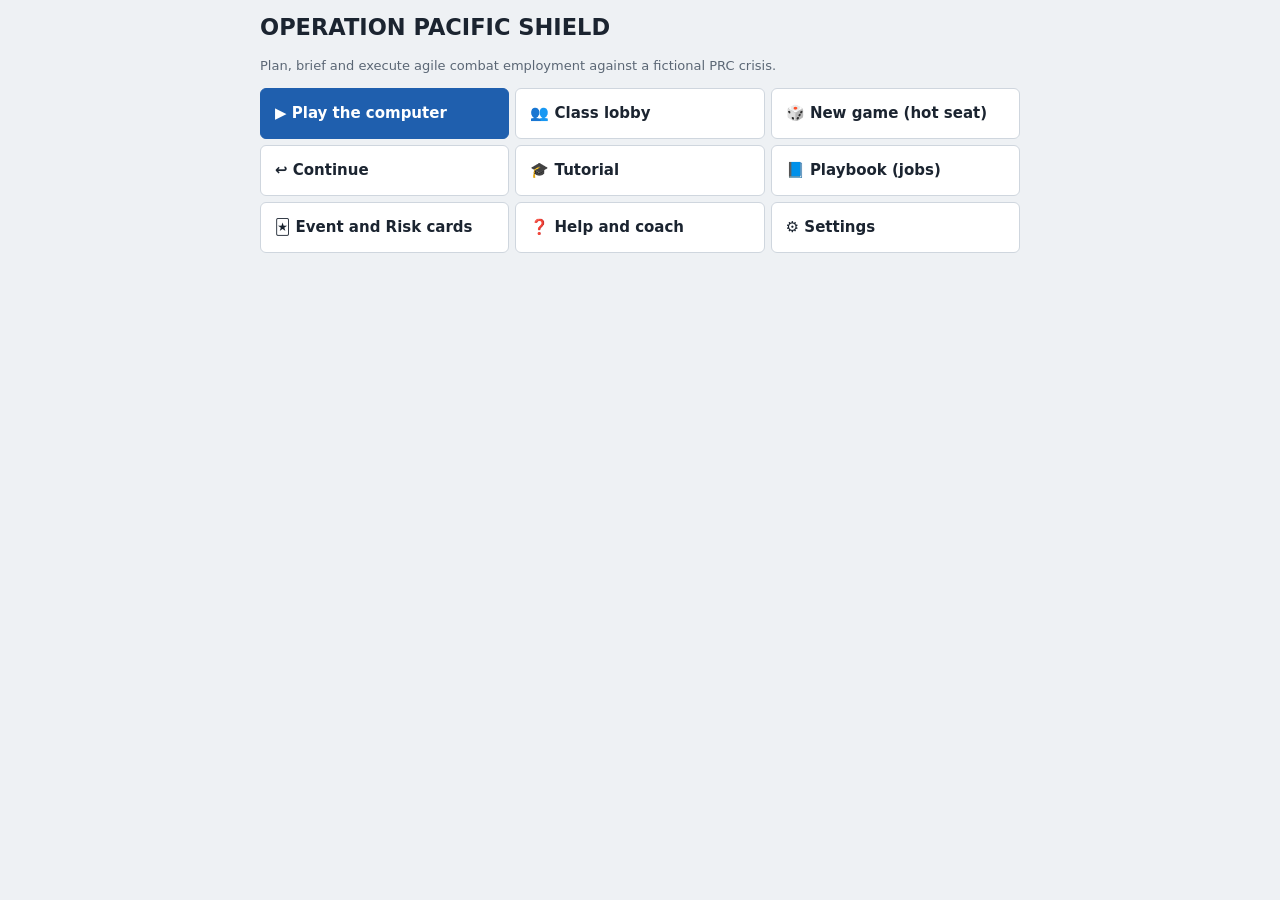
==== commit 3a926978: "Merge new OPS package features while preserving validated game rules and layout" ====
--- a/index.html
+++ b/index.html
@@ -14,6 +14,8 @@
 
 #opsAlert{max-width:1000px;margin:7px auto;padding:11px 14px;border-radius:8px;border:2px solid #e57e46;color:#fff;background:#812431;font-weight:750;animation:limfacPulse .8s infinite alternate}#opsAlert[hidden]{display:none!important}@keyframes limfacPulse{from{box-shadow:0 0 3px #e83847}to{box-shadow:0 0 22px #f85866}}
 .flipdeck{width:140px;height:130px;padding:0;perspective:800px;border:0!important;background:transparent!important;color:inherit!important}.flipinner{display:block;width:100%;height:100%;position:relative;transform-style:preserve-3d;transition:transform .45s}.flipdeck.flipped .flipinner{transform:rotateY(180deg)}.cardfront,.cardback{position:absolute;inset:0;backface-visibility:hidden;display:flex;flex-direction:column;gap:8px;align-items:center;justify-content:center;border:2px solid var(--ac);border-radius:10px;padding:10px;background:var(--card);text-align:center}.cardfront b,.cardback b{font-size:17px}.cardfront small,.cardback small{font-size:11px;color:var(--mut)}.cardback{transform:rotateY(180deg);border-color:var(--ok)}.flipdeck:disabled{opacity:1}.flipdeck:focus-visible{outline:3px solid var(--ac);outline-offset:4px}.cardrow{align-items:stretch}.t{display:block;width:100%;text-align:left}.t.d{background:var(--ok);color:#fff}.tasktime{display:block;font-size:10px;margin-top:3px;opacity:.9}.endex{position:fixed;inset:0;background:#090b11e8;display:grid;place-items:center;z-index:500;padding:12px}.endex-content{background:var(--card);border:2px solid var(--ok);border-radius:14px;padding:26px;max-width:500px;text-align:center;box-shadow:0 0 34px #40996e55}.endex-content h2{font-size:26px;color:var(--ok)}.endex-content button{margin:5px}@media(prefers-reduced-motion:reduce){#opsAlert{animation:none}.flipinner{transition:none}}
+#menu{position:fixed;inset:0;z-index:50;background:var(--bg);overflow:auto;padding:env(safe-area-inset-top,0px) 12px 20px;display:none}
+.mw{max-width:760px;margin:auto}.mw h2{margin:12px 0 4px}button.big{padding:14px;text-align:left;font-weight:600}details summary{cursor:pointer}
 </style></head><body>
 <header><h1>OPERATION PACIFIC SHIELD</h1><span class="st" id="top"></span></header>
 <div id="opsAlert" role="alert" hidden></div><nav id="nav"></nav><main id="v"></main>
@@ -26,7 +28,7 @@
 sel:MOBS.map(()=>0),med:{G:0,Y:0,R:0,B:0,bed:10,c130:0,c17:0},space:[1,2,3,4,5].map(i=>({z:i,thr:0,neu:0})),load:{ac:"C-17",opt:0,pp:0,px:0},cards:{turn:1,event:null,risk:null},chits:0,resourceChits:[],targetMP:0,endex:null,dpApplied:0});
 let S;try{S=JSON.parse(localStorage.getItem("ops")||"")||fresh()}catch(e){S=fresh()}
 if(!S||!Array.isArray(S.fos)||S.fos.length!==4||!Array.isArray(S.alloc)||S.alloc.length!==4)S=fresh();
-S.cards??={turn:S.turn,event:null,risk:null};S.chits??=0;S.resourceChits??=[];S.targetMP??=0;S.endex??=null;S.dpApplied??=0;
+S.cards??={turn:S.turn,event:null,risk:null};S.chits??=0;S.resourceChits??=[];S.targetMP??=0;S.endex??=null;S.dpApplied??=0;S.practiceEffects??=[];
 const save=()=>{try{localStorage.setItem("ops",JSON.stringify(S))}catch(e){}},L=m=>{S.log.unshift(`D${S.day}/T${S.turn}: ${m}`);S.log=S.log.slice(0,40)};
 const rd=n=>1+Math.floor(Math.random()*n),$=s=>document.querySelector(s);
 const esc=v=>String(v??"").replace(/[&<>"']/g,c=>({"&":"&amp;","<":"&lt;",">":"&gt;",'"':"&quot;","'":"&#39;"}[c]));
@@ -100,4 +102,98 @@
 h+=card("Roles","roles",S.roles?S.roles.length+" boards staffed":"Not randomized yet");return h+`</div><div class="c"><h3>Log</h3><pre>${S.log.slice(0,8).join("\n")||"—"}</pre></div>`}
 function draw(){renderTop();const m=S.tab.match(/^m(\d)$/);$("#v").innerHTML=(S.tab=="ov"?ov():S.tab=="roles"?roles():S.tab=="caoc"?caoc():m?mob(+m[1]):S.tab=="load"?load():S.tab=="med"?med():space())+(S.endex?`<div class="endex" role="dialog" aria-modal="true" aria-labelledby="endexTitle"><div class="endex-content"><div class="m">PRACTICE MISSION RESULT · GM VERIFICATION REQUIRED</div><h2 id="endexTitle">🏆 ENDEX — YOU WIN THE BATTLE!</h2><p>Target ${S.targetMP} MP reached. Current score: <b>${S.MP} MP</b>.</p><p>The assessing instructor determines the official OPS victory condition.</p><button onclick="resetGame()">PLAY AGAIN / NEW MISSION</button><button onclick="go('caoc')">VIEW CAOC</button></div></div>`:"")}
 draw();
-</script></body></html>+
+/* OPS menu layer: menu, solo vs computer, difficulty, cards, tutorial, playbook, lobby, help */
+const DIF={easy:{n:"Easy",tok:2,ev:.3,dp:1,ai:3,hint:1,d:"Extra tokens, kind events, strong computer teammates, tips on."},normal:{n:"Normal",tok:0,ev:.5,dp:2,ai:2,hint:1,d:"Book rules, tips on."},hard:{n:"Hard",tok:-1,ev:.8,dp:3,ai:1,hint:0,d:"Fewer tokens, harsh frequent events, weak teammates, no tips."}};
+const EV=[["Typhoon closes the ramp","Ramp ops stop this turn.",1,null],["Fuel truck breakdown","Lose 1 fuel token.",1,"fuel"],["Host nation slow-rolls permits","Contracting stalls.",1,null],["Cyber attack on C2","Data-sharing denied; call status by voice.",2,null],["Supply ship delayed","Lose 1 ammo token.",1,"ammo"],["Missile warning","Defend tasks matter; check Missile Defense (#7).",2,null],["Spoiled rations","Health and Welfare hit.",2,null],["Friendly surge","Allied support arrives. No penalty.",0,null]];
+const RK=[["Civil unrest","Perimeter at risk; +10 personnel for security or take 1 DP.",1,null],["Kidnapping","Team leaves base; Host Nation task suffers.",2,null],["Terrorism","Ramp security check or lose a bomb token.",2,"bomb"],["Crime","Theft: lose 1 missile token.",1,"missile"],["Natural disaster","Flood or quake; Base Recovery (#15) needed.",2,null],["Health outbreak","Medical (#14) needed or 5 DP per day.",2,null],["Local goodwill","Host nation helps. No penalty.",0,null],["Corruption","Contracts cost an extra turn.",1,null]];
+const TUT=[["Welcome","OPS is a team game: earn Mission Points by building Forward Operating Sites (FOS) and launching fighters. Everyone wins or loses together.","ov"],["The board overview","All Boards shows every board at once. Tap a card to open it. Day, turn, MP, RP and DP are at the top.","ov"],["Allocate aircraft (CAOC)","The CFACC splits the daily pool of C-17, C-130 and C-5 among MOBs. Use + / − on the CAOC tab.","caoc"],["Build a FOS (MOB)","Tap tasks to complete them. Establish (1-4) and Operate (9-12) must be done before fighters launch. Task 13 earns RP, task 14 stops DP.","m0"],["Ask RFIs","Answer RFIs for each FOS. At 10 you complete the assessment and earn 5 MP.","m0"],["Plan a load","Check a load against aircraft capacity. C-17 and C-5 range 4 hexes, C-130 3.","load"],["Launch and score","Launch fighters from a ready FOS: 5 MP each, costs fuel, bomb and missile.","m0"],["Turn and day","Press Next turn on the CAOC. Next day pays sealift and charges DP for missing Health and Welfare.","caoc"],["MEDCOM and CSpOC","MEDCOM keeps patients within bedspace. CSpOC tracks threats and removes them to help the CFACC.","med"]];
+const PB=[["CFACC (CAOC commander)","Controls the air picture and the ATO.",["Read the order and check base access","Allocate aircraft to MOBs and MEDCOM","Verify every ATO line, MOG and issue PPRs","Run execution and the Event/Risk cards","Brief your instructor within one hour"]],["MOB commander (AEW/CC)","Turns your MOB into working FOS and launches fighters.",["Pick FOS that fit fighter range and politics","Ask the first 5 RFIs per FOS","Request aircraft from the CFACC","Build load plans and fill the tubes","Complete the ATO and bring fighters and tokens to the CAOC"]],["FOS leader","Owns one airfield's tasks.",["Track tasks 1-16 and prerequisites","Keep Establish and Operate complete","Watch Health and Welfare and Host Nation","Report status to the MC each turn"]],["Load planner","Makes aircraft loads fit.",["Know each aircraft capacity and range","Pick one configuration per aircraft","Leave a forklift or loadmaster at the destination","Send the chalk list to the ATO administrator"]],["ATO administrator","Keeps the Air Tasking Order correct.",["Enter start, en-route, destination and alternate","Mark any Risk Token intent","Clear old lines before new entries"]],["Comms liaison","Keeps teams talking.",["Relay status between CAOC, MOB, MEDCOM, CSpOC","Use the PACE plan: voice, Teams chat, spreadsheet","Log everything for the brief"]],["Mission commander (CSpOC / MEDCOM)","Runs a support team.",["CSpOC: place 14 satellites, advance each cycle, request looks","MEDCOM: stand up 4 hospitals, track patients vs bedspace","Coordinate with the CFACC every turn"]],["Game Master","Keeps rules and the spreadsheet honest.",["Update the Excel tabs for your room","Adjudicate rolls and disputes","Do not reveal data-sharing-denied info unless told"]]];
+const TIPS={ov:"Tip: tap a card to open that board.",caoc:"Tip: allocate aircraft, then press Next turn.",m0:"Tip: finish tasks 1-4 and 9-12, then launch.",m1:"Tip: finish tasks 1-4 and 9-12, then launch.",m2:"Tip: finish tasks 1-4 and 9-12, then launch.",m3:"Tip: finish tasks 1-4 and 9-12, then launch.",load:"Tip: choose one configuration per aircraft.",med:"Tip: keep patients at or below bedspace.",space:"Tip: remove threats to help the CFACC.",roles:"Tip: paste names and randomize jobs.",cards:"Tip: draw a card and apply it to a team."};
+const GL={MOB:"Main Operating Base",FOS:"Forward Operating Site",CAOC:"Combined Air Operations Center",CSpOC:"Combined Space Operations Center",MEDCOM:"Medical Command",RFI:"Request for Information",ATO:"Air Tasking Order",PPR:"Prior Permission Required",MOG:"Maximum on Ground",MP:"Mission Points (score)",RP:"Resource Points",DP:"Demoralization Points (penalty)",ACE:"Agile Combat Employment",PP:"Pallet Positions"};
+const ORDER=[1,0,2,3,8,9,10,11,4,5,6,7,12,13,14,15];
+let M="home",R=null,LB={peers:[],msg:"",live:null};
+const mnu=()=>$("#menu");
+function mk(){if(mnu())return;const d=document.createElement("div");d.id="menu";document.body.appendChild(d);const b=document.createElement("button");b.textContent="☰ Menu";b.onclick=()=>{M="home";show()};$("header").appendChild(b)}
+function show(){mk();mnu().style.display="block";mnu().innerHTML=SC[M]()}
+function hide(){mnu().style.display="none"}
+function nav(m){M=m;show()}
+const back='<button onclick="nav(\'home\')">‹ Menu</button>';
+function newGame(mode,diff,me){S=fresh();S.fig=[16,16,16,16];S.names="";S.roles=null;S.nm={mob:4,med:1,space:1};S.seen=1;S.ai=mode=="solo";S.diff=diff;S.me=me;S.tok.forEach(t=>{["fuel","bomb","missile","ammo"].forEach(k=>t[k]=Math.max(0,4+DIF[diff].tok))});S.tab="ov";S.pb={};L(mode=="solo"?"Solo vs computer, "+DIF[diff].n:"New game, "+DIF[diff].n);save();hide();draw()}
+const SC={
+home(){return `<div class="mw"><h2>OPERATION PACIFIC SHIELD</h2><p class="m">Plan, brief and execute agile combat employment against a fictional PRC crisis.</p><div class="g">
+<button class="big on" onclick="nav('solo')">▶ Play the computer</button><button class="big" onclick="nav('lobby')">👥 Class lobby</button><button class="big" onclick="nav('newg')">🎲 New game (hot seat)</button>${S&&!S.endex?'<button class="big" onclick="hide()">↩ Continue</button>':""}
+<button class="big" onclick="nav('tut')">🎓 Tutorial</button><button class="big" onclick="nav('pb')">📘 Playbook (jobs)</button><button class="big" onclick="nav('cards')">🃏 Event and Risk cards</button><button class="big" onclick="nav('help')">❓ Help and coach</button><button class="big" onclick="nav('set')">⚙ Settings</button></div></div>`},
+newg(){return setup("New game (hot seat)","hot")},solo(){return setup("Play the computer","solo")},
+tut(){const i=S.tut||0,t=TUT[i];return `<div class="mw">${back}<h2>Tutorial ${i+1}/${TUT.length}: ${t[0]}</h2><div class="c">${t[1]}</div><div class="r"><button ${i?"":"disabled"} onclick="S.tut=${i-1};show()">‹ Back</button><button onclick="hide();go('${t[2]}')">Try it on the board</button><button class="on" onclick="S.tut=${(i+1)%TUT.length};show()">${i==TUT.length-1?"Restart":"Next ›"}</button></div></div>`},
+pb(){return `<div class="mw">${back}<h2>Playbook: every job</h2>${S.myrole?`<div class="c"><b>Your job:</b> ${esc(S.myrole)}</div>`:""}${PB.map((p,i)=>`<details class="c"><summary><b>${p[0]}</b> <span class="m">${p[1]}</span></summary>${p[2].map((s,j)=>`<label class="r"><input type="checkbox" style="width:auto" ${(S.pb||{})[i+"_"+j]?"checked":""} onchange="S.pb=S.pb||{};S.pb['${i}_${j}']=this.checked;save()"> ${s}</label>`).join("")}</details>`).join("")}</div>`},
+cards(){const c=S.card;return `<div class="mw">${back}<h2>Event and Risk cards</h2><p class="m">Training examples in the spirit of the board, not the official deck. One Event and one Risk card are played per turn; effects hit next turn at about half length.</p><div class="r"><button class="on" onclick="draw1('ev')">Draw Event</button><button class="on" onclick="draw1('rk')">Draw Risk</button></div>${c?`<div class="c"><h3>${c[0]}</h3>${c[1]}<div class="r">Team <b>${S.cardInfo?.team||"?"}</b> / FOS <b>${S.cardInfo?.fos||"?"}</b> · Turn <b>${S.turn}</b><div class="r"><button onclick="applyC()" ${S.cardInfo?.applied?"disabled":""}>${S.cardInfo?.applied?"Practice effect scheduled":"GM: Schedule practice effect for next turn"}</button></div><p class="m">Representative training inject, not an official printed card. The GM may choose whether to schedule the example effect.</p></div></div>`:""}</div>`},
+help(){return `<div class="mw">${back}<h2>Help and coach</h2><div class="c"><h3>Ask the coach</h3><div class="r"><input id="q" style="width:100%" placeholder="e.g. When can a fighter launch?"><button class="on" onclick="coach()">Ask</button></div><pre id="ans" style="max-height:260px">Ask any rules question.</pre></div><div class="c"><h3>Glossary</h3>${Object.entries(GL).map(([k,v])=>`<div><b>${k}</b> <span class="m">${v}</span></div>`).join("")}</div><div class="c"><h3>Quick rules</h3><div class="m">C-130 range 3 hexes; C-17 and C-5 range 4. Establish (1-4) and Operate (9-12) complete before launch. 10 RFIs = assessment (+5 MP). Sortie = +5 MP. Task 14 missing = 5 DP per day. Risk token d10: 1 fail, 2-4 damage, 5-10 ok.</div></div></div>`},
+set(){return `<div class="mw">${back}<h2>Settings</h2><div class="r"><button onclick="document.documentElement.dataset.theme='light'">Light</button><button onclick="document.documentElement.dataset.theme='dark'">Dark</button><button onclick="if(confirm('Erase saved game?')){localStorage.removeItem('ops');location.reload()}">Erase save</button></div></div>`},
+lobby(){const p=LB.peers,l=LB.live;return `<div class="mw">${back}<h2>Class lobby</h2><p class="m">Everyone opens this same link, enters the same room code and a name. Shared rooms work only when a compatible real-time service is connected; otherwise use the local Roles randomizer.</p>${R?`<div class="c"><b>Room ${esc(S.lobby.code)}</b> · you are ${esc(S.lobby.nm)}${S.myrole?" · <b>"+S.myrole+"</b>":""}<div>${p.length} in the room</div>${p.map(x=>`<div class="r"><b>${esc(x.name||"?")}</b><span class="m">${esc(x.role||"waiting")}</span></div>`).join("")}<div class="r"><button class="on" onclick="lobRoll()">🎲 Randomize jobs for all</button><button onclick="lobSync()">Share my scoreboard</button><button onclick="lobLeave()">Leave</button></div></div>`:`<div class="c"><div class="r">Room code <input id="lc" value="CLASS" style="width:120px"> Name <input id="ln" style="width:150px"></div><button class="on" onclick="lobJoin()">Join room</button></div>`}${l?`<div class="c"><h3>Live scoreboard (${esc(l.by)})</h3>Day ${l.day} turn ${l.turn} · MP ${l.MP} · RP ${l.RP} · DP ${l.DP}</div>`:""}<div class="m bad">${esc(LB.msg)}</div></div>`}};
+function setup(t,mode){return `<div class="mw">${back}<h2>${t}</h2><h3>Difficulty</h3><div class="g">${Object.entries(DIF).map(([k,d])=>`<label class="c"><input type="radio" name="df" value="${k}" ${k=="normal"?"checked":""} style="width:auto"> <b>${d.n}</b><div class="m">${d.d}</div></label>`).join("")}</div>${mode=="solo"?`<h3>You run</h3><select id="me">${MOBS.map((m,i)=>`<option value="${i}">MOB ${i+1} ${m}</option>`).join("")}</select><div class="m">The computer runs the other MOBs and plays the Event cards.</div>`:""}<div class="r"><button class="on" onclick="newGame('${mode}',document.querySelector('[name=df]:checked').value,+(document.getElementById('me')||{value:0}).value)">Start</button></div></div>`}
+function draw1(k){
+ const kind=k==="ev"?"event":"risk";
+ S.cards??={turn:S.turn,event:null,risk:null};
+ if(S.cards.turn!==S.turn)S.cards={turn:S.turn,event:null,risk:null};
+ if(S.cards[kind]){warn(kind.toUpperCase()+" already drawn this turn. Check the CAOC card result.");save();draw();show();return}
+ rollCard(kind);
+ const card=(k==="ev"?EV:RK)[rd(8)-1];
+ S.card=card;S.cardInfo={kind,turn:S.turn,team:S.cards[kind].team,fos:S.cards[kind].fos,applied:false};
+ save();draw();show();
+}
+function applyC(){
+ const c=S.card,info=S.cardInfo;
+ if(!c||!info||info.applied||info.turn!==S.turn){warn("This card was already scheduled or belongs to another turn.");save();draw();show();return}
+ if(!confirm("Schedule this REPRESENTATIVE training effect for the next turn? Official card effects require GM adjudication."))return;
+ S.practiceEffects??=[];
+ S.practiceEffects.push({kind:info.kind,originTurn:S.turn,dueTurn:S.turn+1,team:info.team,fos:info.fos,name:c[0],dp:c[2],token:c[3],applied:false});
+ info.applied=true;
+ L("GM scheduled representative "+info.kind+" effect for turn "+(S.turn+1)+": "+c[0]);
+ save();draw();show();
+}
+const _nt=nextTurn;
+nextTurn=function(){
+ const old=S.turn;
+ _nt();
+ if(S.turn===old||S.endex)return;
+ for(const e of S.practiceEffects||[]){
+  if(e.applied||e.dueTurn>S.turn)continue;
+  e.applied=true;S.DP+=Number(e.dp||0);
+  if(e.token&&S.tok[e.team-1]?.[e.token]!==undefined)S.tok[e.team-1][e.token]=Math.max(0,S.tok[e.team-1][e.token]-1);
+  L("Practice GM effect applied on turn "+S.turn+": "+e.name+" for Team "+e.team+", FOS "+e.fos);
+ }
+ scoreDP();
+ if(S.ai)aiTurn();
+ checkEndex();
+};
+function aiTurn(){const d=DIF[S.diff||"normal"],out=[];MOBS.forEach((n,i)=>{if(i==S.me)return;const k=rd(4)-1,o=S.fos[i][k];let c=0;for(const t of ORDER){if(c>=d.ai)break;if(!o.t[t]){toggleTask(i,k,t);if(o.t[t])c++}}rfi(i,k);rfi(i,k);const t=S.tok[i];if([0,1,2,3,8,9,10,11].every(x=>o.t[x])&&t.fuel>0&&t.bomb>0&&t.missile>0&&S.fig[i]>0&&Math.random()<.7){
+ t.fuel--;t.bomb--;t.missile--;S.fig[i]--;o.launched++;S.MP+=5;
+ L("SIM AI practice sortie from MOB "+(i+1)+", FOS "+(k+1)+": +5 MP (GM must verify activated area)");out.push("MOB"+(i+1)+" launched");
+}});
+if(Math.random()<d.ev){const e=EV[rd(8)-1],i=rd(4)-1;S.practiceEffects??=[];
+ S.practiceEffects.push({kind:"computer",originTurn:S.turn,dueTurn:S.turn+1,team:i+1,fos:rd(4),name:e[0],dp:Math.ceil(e[2]*d.dp/2),token:e[3],applied:false});
+ out.push("Computer event scheduled for next turn: "+e[0]+" on MOB"+(i+1))}
+if(S.turn%4==1){L("New training execution block: GM must advance the day to issue sealift and assess welfare.")}L("Computer turn. "+(out.join("; ")||"teams built up"))}
+const _dr=draw;draw=function(){_dr();if(S.endex&&mnu())mnu().style.display="none";const d=DIF[S.diff||"normal"];if(d.hint&&TIPS[S.tab]){const e=document.createElement("div");e.className="m";e.style.padding="6px 0";e.textContent=TIPS[S.tab]+(S.ai?" · Computer runs the other MOBs; press Next turn.":"");$("#v").prepend(e)}};
+function offlineCoach(q){const t=q.toLowerCase();
+ if(/bed.?down|sanitation|power/.test(t))return "Power (Task 2) must be complete before Beddown & Sanitation (Task 1). The GM verifies staffing and other prerequisites from the user guide.";
+ if(/fighter|sortie|launch/.test(t))return "Establish Tasks 1–4 and Operate Tasks 9–12 before a qualifying fighter sortie. A valid practice sortie uses fuel and munitions and earns 5 MP only when eligibility is verified. Confirm operational area with the EXORD/FRAGORD and GM.";
+ if(/rfi|assess/.test(t))return "Ten answered RFIs at a FOS complete its airfield assessment and earn 5 MP once.";
+ if(/event|risk|card|end turn/.test(t))return "Draw one Event and one Risk card each turn. Two D4 rolls identify team and FOS. The GM adjudicates effects from the following turn.";
+ if(/health|welfare|dp|demoral/.test(t))return "An active FOS without Task 14 can receive 5 DP per gameplay day. Each 5 accumulated DP deducts 1 MP once. See the user guide for other DP rules.";
+ if(/c.?130|c.?17|c.?5|pallet|load/.test(t))return "Select an aircraft configuration in Load Planner. The displayed capacities are from the supplied board values; verify exact restrictions against the guide and Load Planner.";
+ if(/med|patient|hospital/.test(t))return "MEDCOM tracks patient priority, bedspace, and aeromedical evacuation. Full official medical prerequisites are not simulated here; use MEDCOM board and GM.";
+ if(/space|cspoc|satellit/.test(t))return "CSpOC supports the CFACC, but does not score kinetic Mission Points directly. Official effects and orbital steps require GM adjudication.";
+ return "I can explain Power, Beddown, fighter sorties, RFIs, card draws, MP/DP, Load Planner, MEDCOM and CSpOC. For detailed official rules or permissions, consult the OPS User Guide and Game Master.";
+}
+async function coach(){const q=$("#q").value.trim();if(!q)return;const a=$("#ans");a.textContent="Thinking...";try{if(!window.claude?.use){a.textContent=offlineCoach(q);return}const s=await window.claude.use("sample");if(!s){a.textContent=offlineCoach(q);return}
+await s("You are the OPS (Operation Pacific Shield) rules coach for officer trainees. Answer briefly and plainly. Rules: MOBs build FOS with 16 tasks (Establish 1-4, Defend 5-8, Operate 9-12, Maintain 13-16). Establish and Operate must be complete to launch fighters. 10 RFIs = airfield assessment, 5 MP. Fighter sortie 5 MP, costs fuel, bomb, missile. C-130 range 3 hexes, C-17/C-5 range 4, en-route download costs 1 hex. Task 13 gives 2 RP/turn; task 14 missing gives 5 DP/day. Risk token d10: 1 fail, 2-4 damage, 5-10 ok. If unsure say to check the User Guide or Game Master. Question: "+q,{onText:u=>a.textContent=u.text})}catch(e){a.textContent="Coach unavailable: "+(e.message||e.code||"error")}}
+async function lobJoin(){const nm=$("#ln").value.trim()||"Player",code=($("#lc").value.trim()||"CLASS").toUpperCase();S.lobby={code,nm};try{if(!window.claude?.use){LB.msg="This website runs as a static GitHub Pages game. Shared live rooms require a connected real-time backend. Your local game and role randomizer still work.";show();return}const rm=await window.claude.use("room");if(!rm){LB.msg="Live lobby is not available here. Open the shared link signed in.";show();return}
+R=await rm.join(code);R.onPeers(c=>{LB.peers=c.peers.map(p=>p.presence);if(M=="lobby")show()});R.on("roles",m=>{const r=(m.data||{})[S.lobby.nm];if(r){S.myrole=r;R.presence({name:S.lobby.nm,role:r});save();if(M=="lobby")show()}});R.on("sync",m=>{LB.live=m.data;if(M=="lobby")show()});await R.presence({name:nm,role:S.myrole||""});LB.msg=""}catch(e){LB.msg="Could not join: "+(e.message||e.code||"error");R=null}show()}
+function lobRoll(){const fl=["CFACC","MOB 1 MC","MOB 2 MC","MOB 3 MC","MOB 4 MC","CSpOC MC","MEDCOM MC","Game Master","Deputy CFACC","MOB 1 Deputy","MOB 2 Deputy","MOB 3 Deputy","MOB 4 Deputy","Load planner","ATO administrator","Comms liaison","FOS leader","Scribe"];const n=shuf(LB.peers.map(p=>p.name).filter(Boolean)),map={};n.forEach((x,i)=>map[x]=i<fl.length?fl[i]:"Staff ("+fl[i%fl.length]+" team)");R.emit("roles",map).then(()=>{L("Lobby roles randomized");save()})}
+function lobSync(){R.emit("sync",{by:S.lobby.nm,day:S.day,turn:S.turn,MP:S.MP,RP:S.RP,DP:S.DP})}
+function lobLeave(){try{R.leave()}catch(e){}R=null;LB.peers=[];show()}
+mk();M="home";show();
+
+</script></body></html>
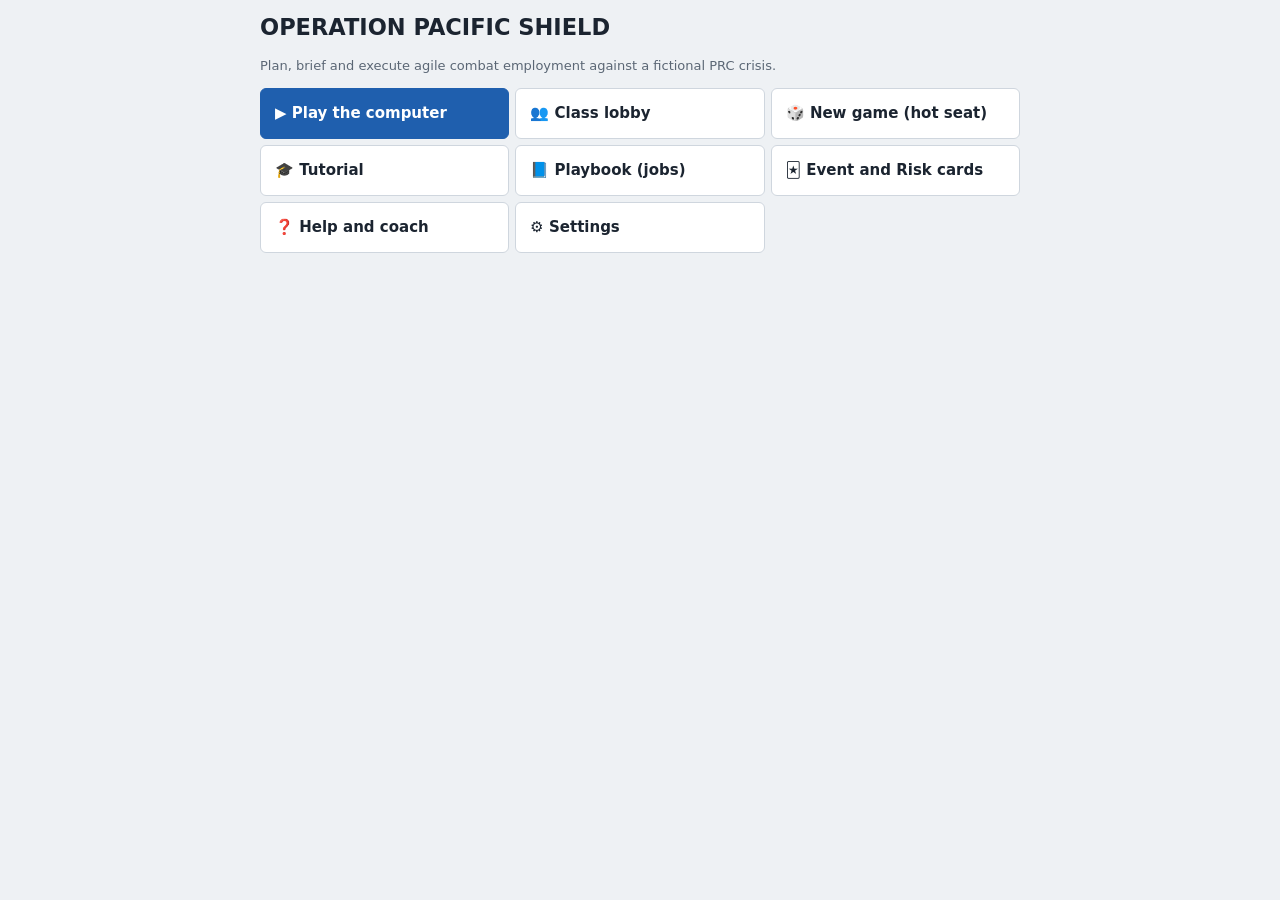
==== commit 14ea93a7: "Merge uploaded OPS original board art and flight ops into proven mission game without removing exist" ====
--- a/index.html
+++ b/index.html
@@ -16,10 +16,35 @@
 .flipdeck{width:140px;height:130px;padding:0;perspective:800px;border:0!important;background:transparent!important;color:inherit!important}.flipinner{display:block;width:100%;height:100%;position:relative;transform-style:preserve-3d;transition:transform .45s}.flipdeck.flipped .flipinner{transform:rotateY(180deg)}.cardfront,.cardback{position:absolute;inset:0;backface-visibility:hidden;display:flex;flex-direction:column;gap:8px;align-items:center;justify-content:center;border:2px solid var(--ac);border-radius:10px;padding:10px;background:var(--card);text-align:center}.cardfront b,.cardback b{font-size:17px}.cardfront small,.cardback small{font-size:11px;color:var(--mut)}.cardback{transform:rotateY(180deg);border-color:var(--ok)}.flipdeck:disabled{opacity:1}.flipdeck:focus-visible{outline:3px solid var(--ac);outline-offset:4px}.cardrow{align-items:stretch}.t{display:block;width:100%;text-align:left}.t.d{background:var(--ok);color:#fff}.tasktime{display:block;font-size:10px;margin-top:3px;opacity:.9}.endex{position:fixed;inset:0;background:#090b11e8;display:grid;place-items:center;z-index:500;padding:12px}.endex-content{background:var(--card);border:2px solid var(--ok);border-radius:14px;padding:26px;max-width:500px;text-align:center;box-shadow:0 0 34px #40996e55}.endex-content h2{font-size:26px;color:var(--ok)}.endex-content button{margin:5px}@media(prefers-reduced-motion:reduce){#opsAlert{animation:none}.flipinner{transition:none}}
 #menu{position:fixed;inset:0;z-index:50;background:var(--bg);overflow:auto;padding:env(safe-area-inset-top,0px) 12px 20px;display:none}
 .mw{max-width:760px;margin:auto}.mw h2{margin:12px 0 4px}button.big{padding:14px;text-align:left;font-weight:600}details summary{cursor:pointer}
+
+/* New tabletop and physical-token flight controls: no changes to existing board layouts. */
+.vp{height:min(68vh,730px);min-height:320px;overflow:hidden;background:#222;border-radius:8px;cursor:grab;touch-action:none;position:relative}
+.vp img{transform-origin:0 0;max-width:none;width:100%;user-select:none;pointer-events:none;will-change:transform}
+.stk{position:relative;cursor:grab;border-radius:50%;display:inline-flex;align-items:center;justify-content:center}
+.stk.pk{outline:3px solid var(--ac);outline-offset:2px}
+.bd{position:absolute;right:-4px;bottom:-4px;background:var(--ac);color:#fff;border-radius:10px;padding:0 6px;font-size:12px}
+.bay{border:2px dashed var(--ln);border-radius:10px;padding:8px;margin:8px 0;min-height:110px;background:var(--bg)}
+.bay:focus-visible,.stk:focus-visible{outline:3px solid var(--ac)}
+.tray{gap:12px}
+.lim{position:fixed;inset:0;background:#000b;z-index:190;display:flex;align-items:center;justify-content:center;padding:16px}
+.lb{background:var(--card);border:3px solid #e0a000;border-radius:10px;max-width:480px;padding:18px;box-shadow:0 18px 50px #0008;animation:sh .35s}
+.lb h3{color:#c08b00;margin:0 0 8px}@keyframes sh{25%{transform:translateX(-8px)}75%{transform:translateX(8px)}}
+@media(max-width:720px){.vp{height:52vh;min-height:240px}.bay{min-height:130px}.r>select{width:auto;max-width:100%}}
+@media(prefers-reduced-motion:reduce){.lb{animation:none}}
 </style></head><body>
 <header><h1>OPERATION PACIFIC SHIELD</h1><span class="st" id="top"></span></header>
 <div id="opsAlert" role="alert" hidden></div><nav id="nav"></nav><main id="v"></main>
-<script>const TASKS=["Bed down & Sanitation","Power","Command & Control","Contracts","Ramp Security","Perimeter Security","Missile Defense","Camouflage & Hardening","Airfield Ops","Mobility Support","Integrated Combat Turn","Specialized Refueling","Host Nation Relations","Health & Welfare","Base Recovery","Logistics Support"];
+<script>
+const IMG={
+"caoc":"[data-uri]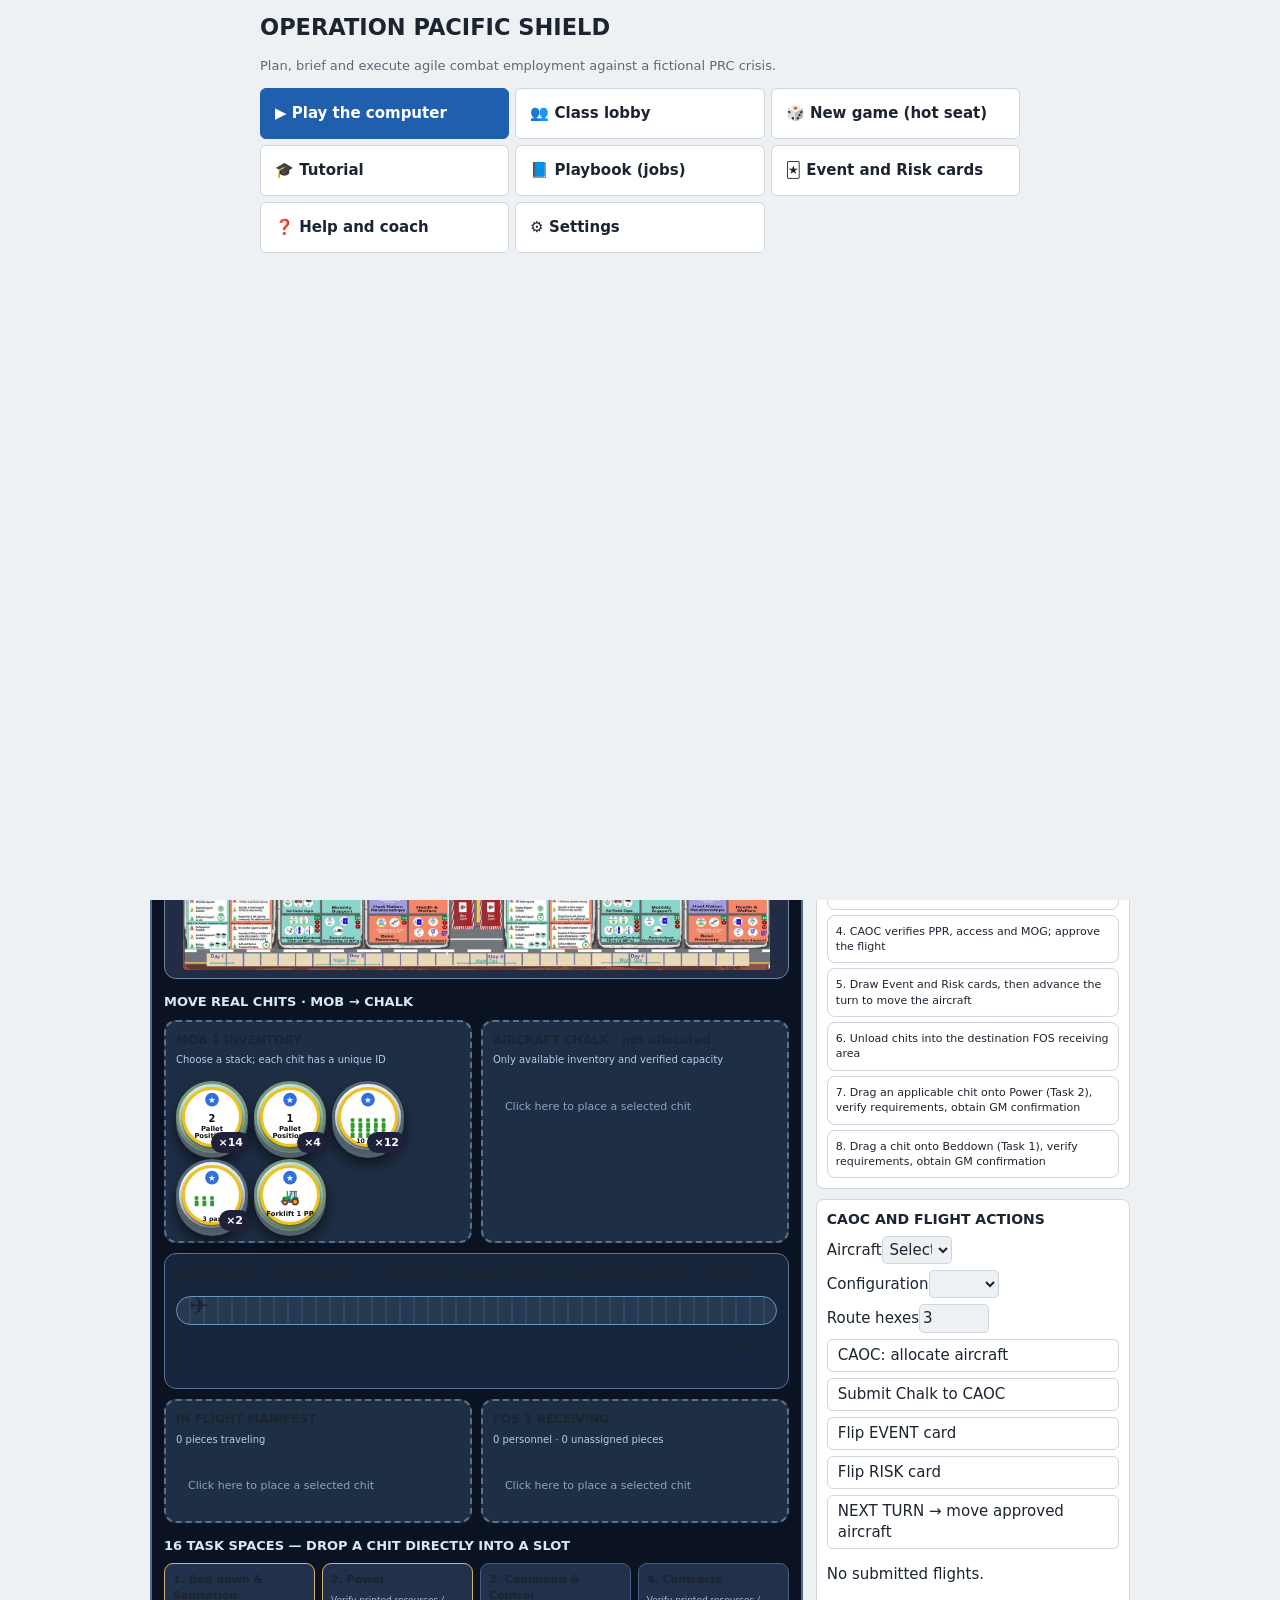
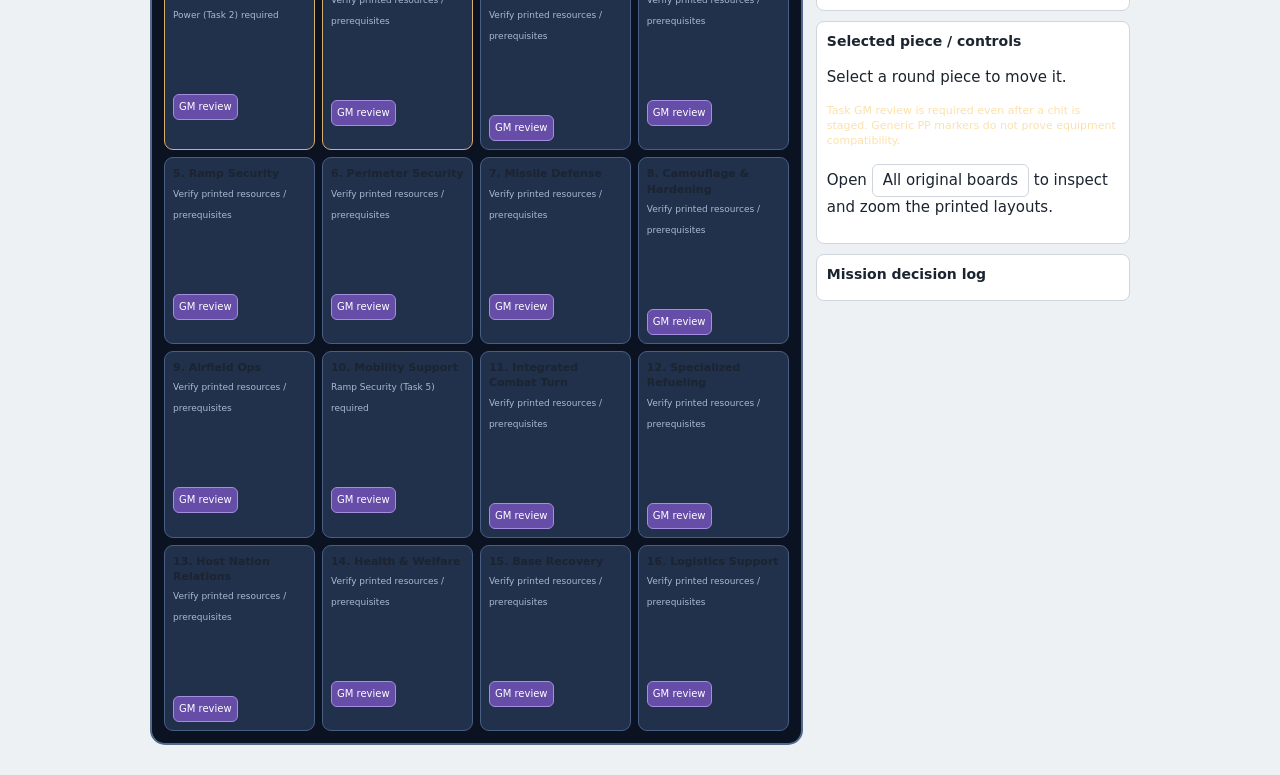
==== commit 12cf0a72: "Enable guided playable token board on OPS homepage without replacing existing original boards" ====
--- a/index.html
+++ b/index.html
@@ -272,6 +272,6 @@
 <div class="m">MOB ${m+1} inventory</div><div class="r tray">${tray}</div>${pk}<div class="r"><button class="on" onclick="submit()">Build Chalk and submit to CAOC</button></div></div>
 <div class="c"><h3>2. CAOC reviews, 3. Flight, 4. Unload</h3>${fl}<div class="m">Approve needs PPR, and a parking ramp for a C-17 or C-5. Press Next turn on the CAOC tab to fly; an aircraft covers its range in hexes each turn (C-130 3, C-17 and C-5 4).</div></div><div class="c"><h3>MOB ${m+1} forward sites: received pieces</h3>${fo}</div>`}
 const _d3=draw;draw=function(){tkInit();if(S.tab=="table"||S.tab=="fops"){renderTop();$("#v").innerHTML=S.tab=="table"?tbl():fops();bindT()}else _d3()};
-if(S.tab=="table"||S.tab=="fops")draw();
-
-</script></body></html>+draw();
+
+</script><script src="ops-guided-board.js?v=20261105-boardplay1"></script></body></html>
